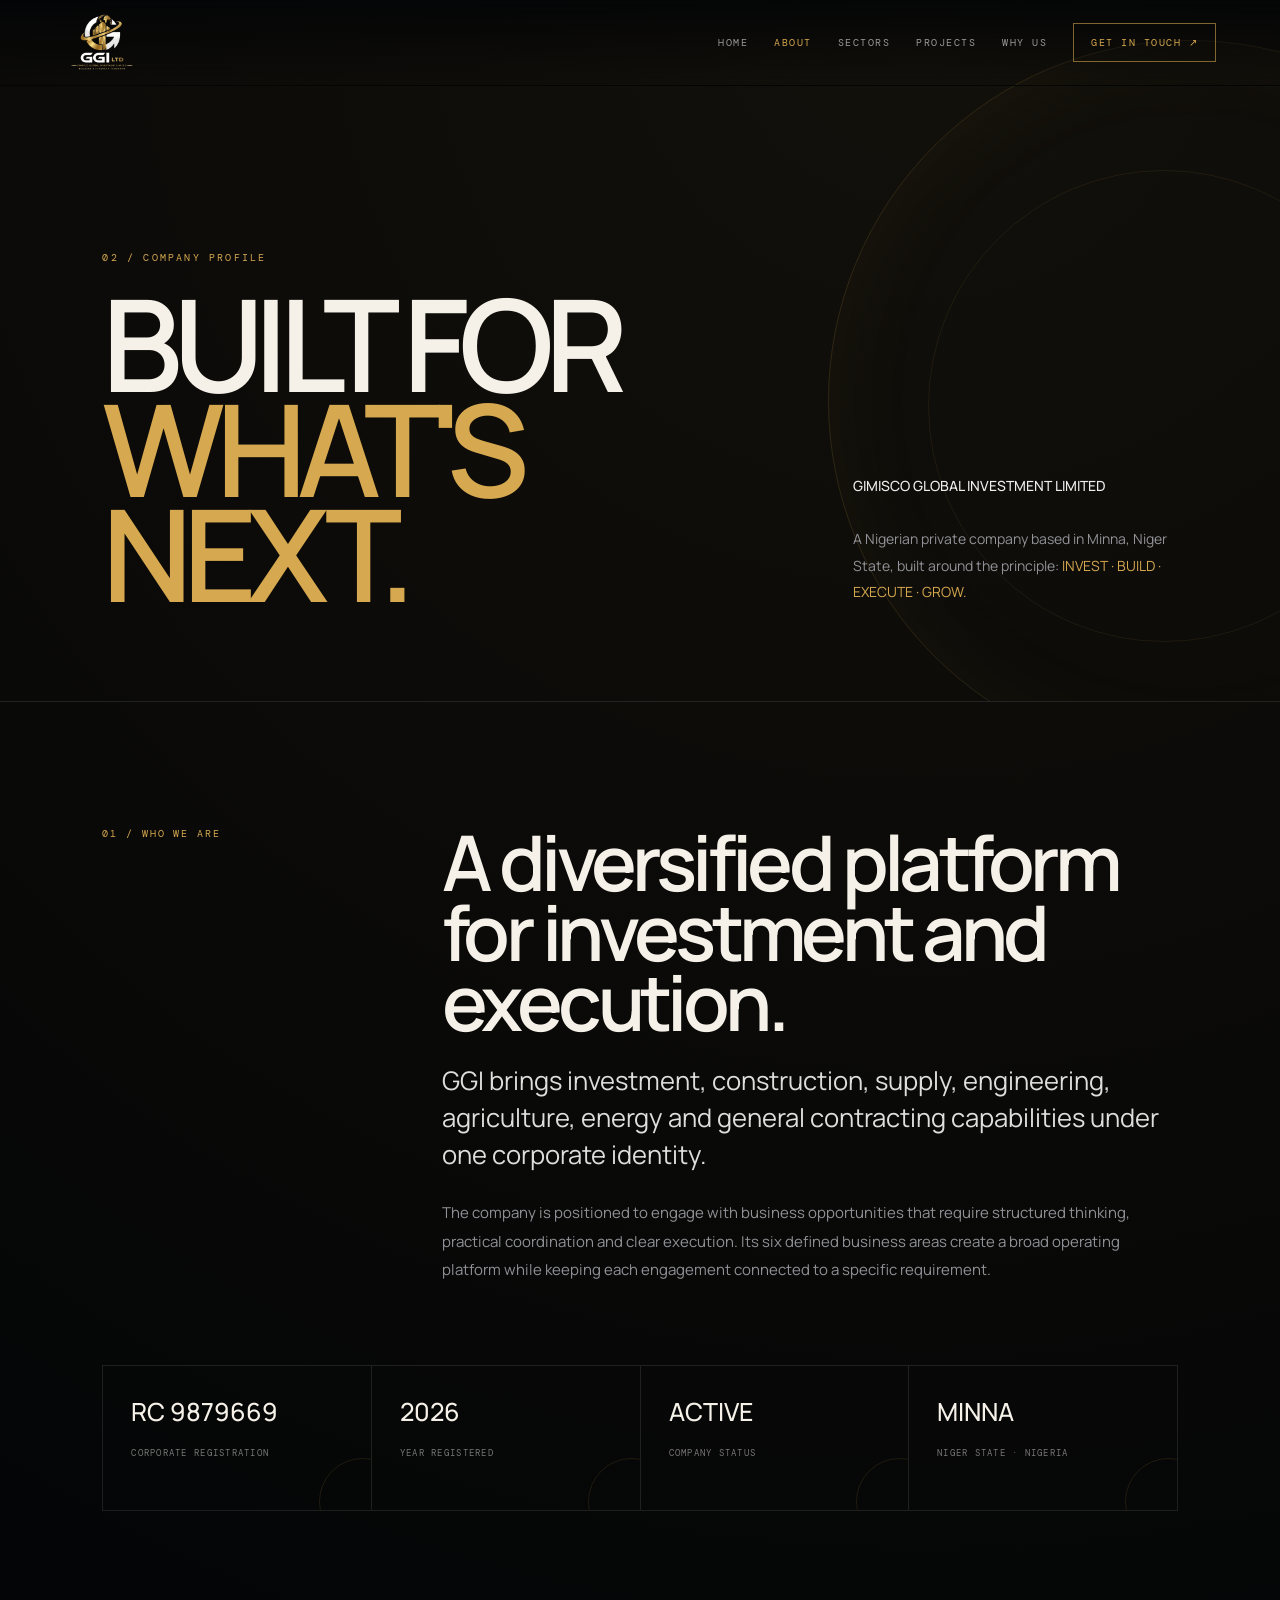
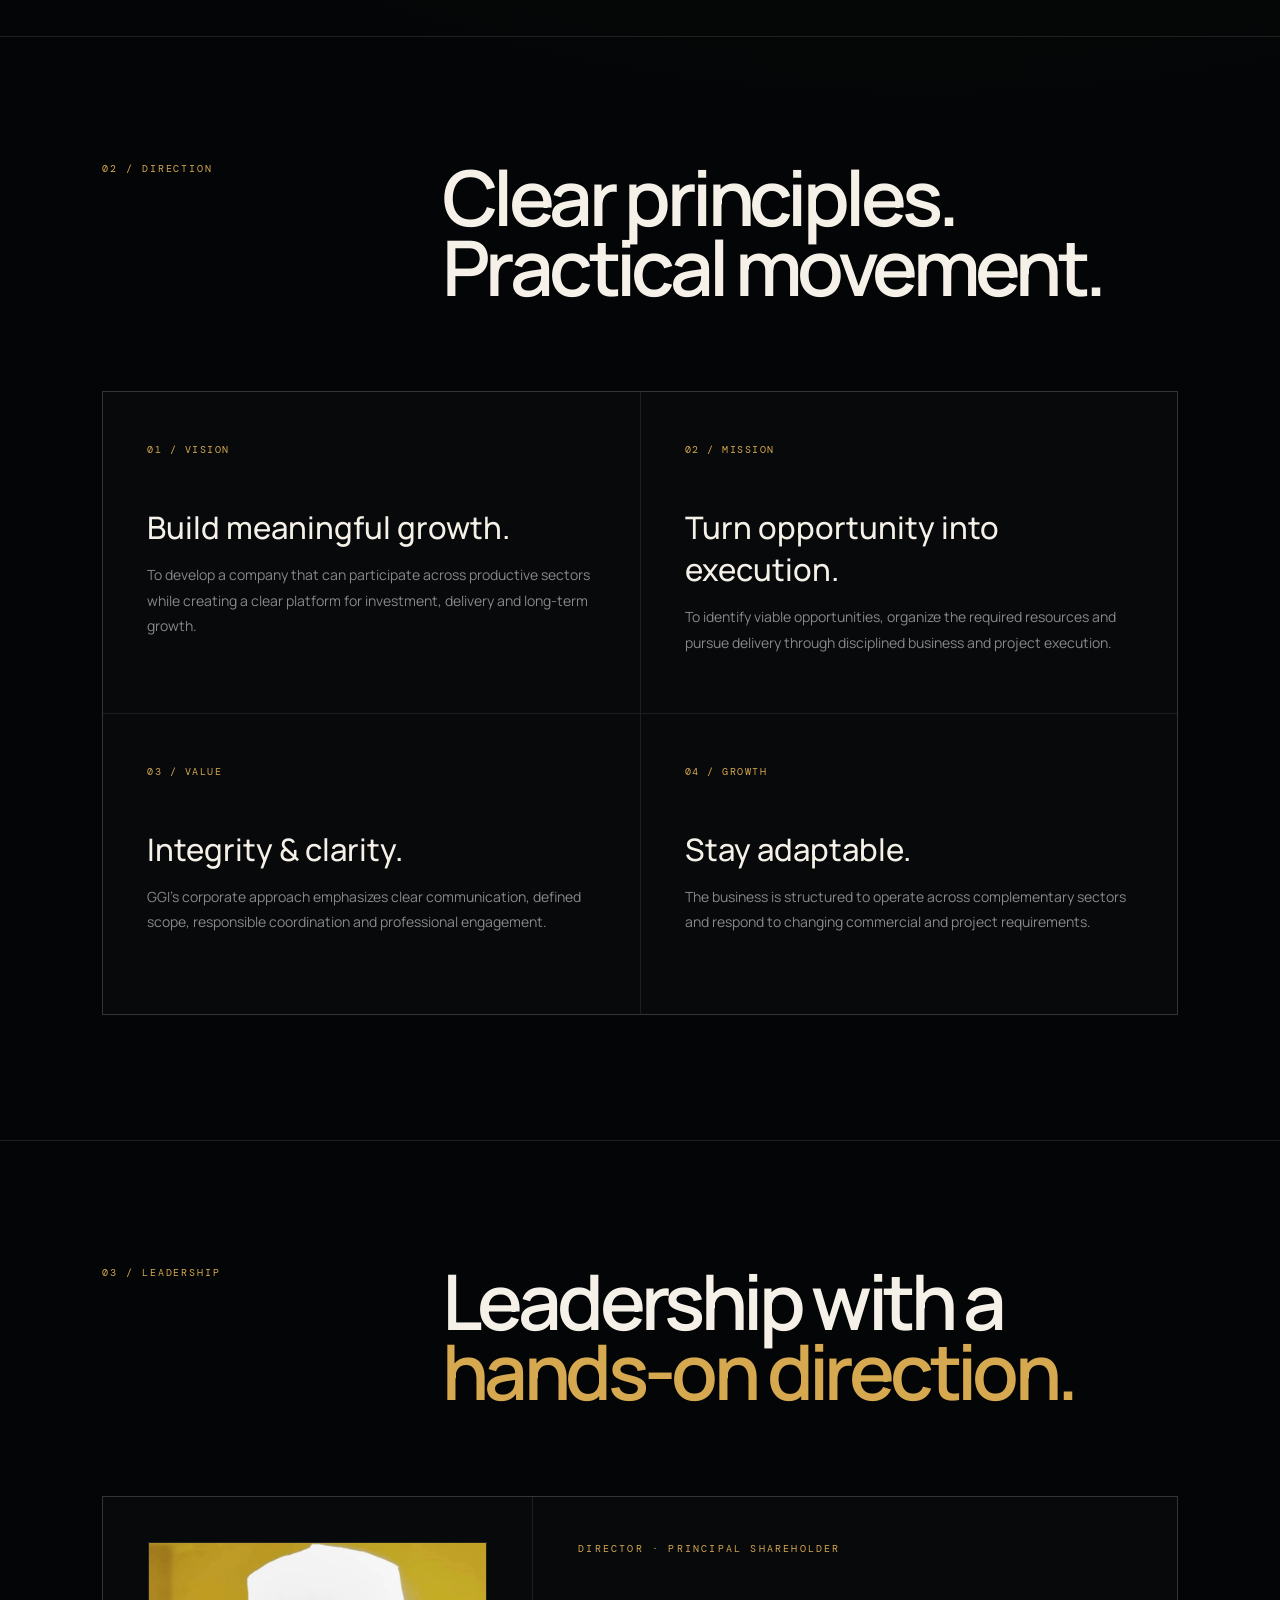
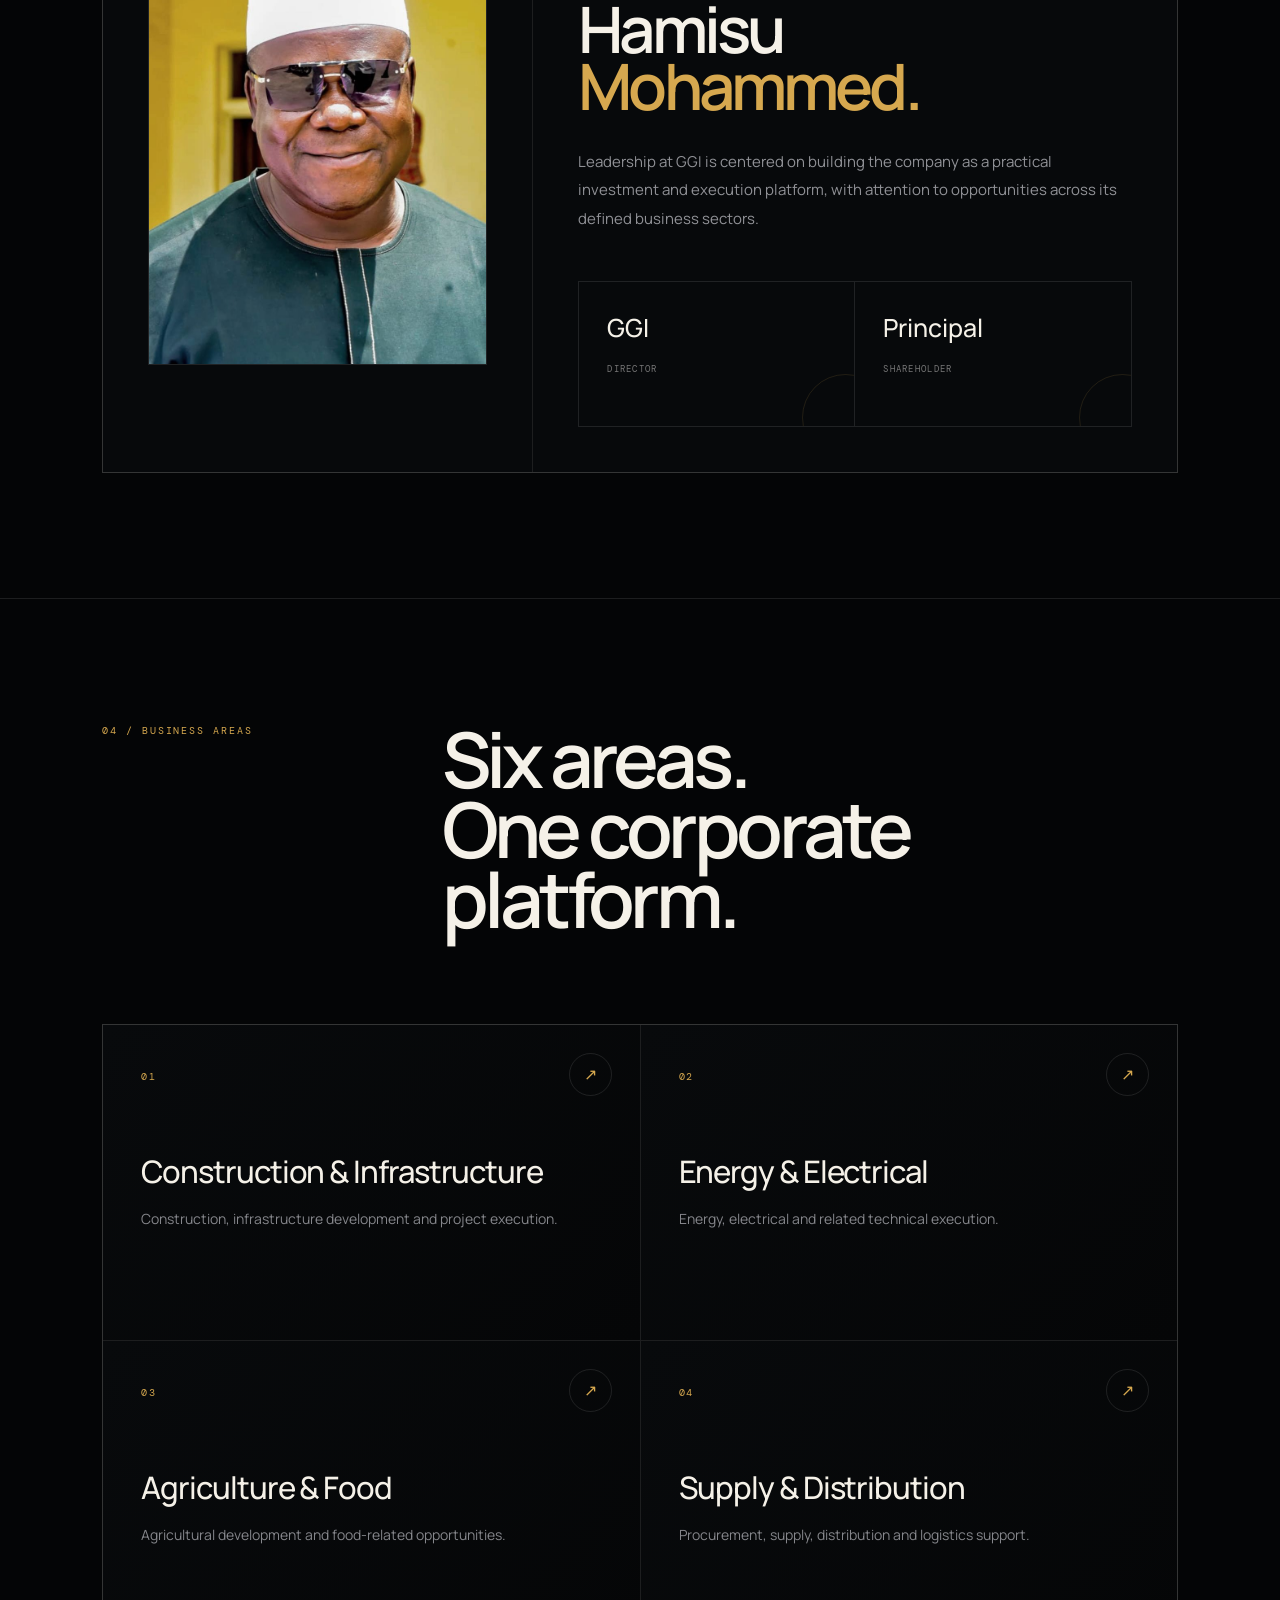
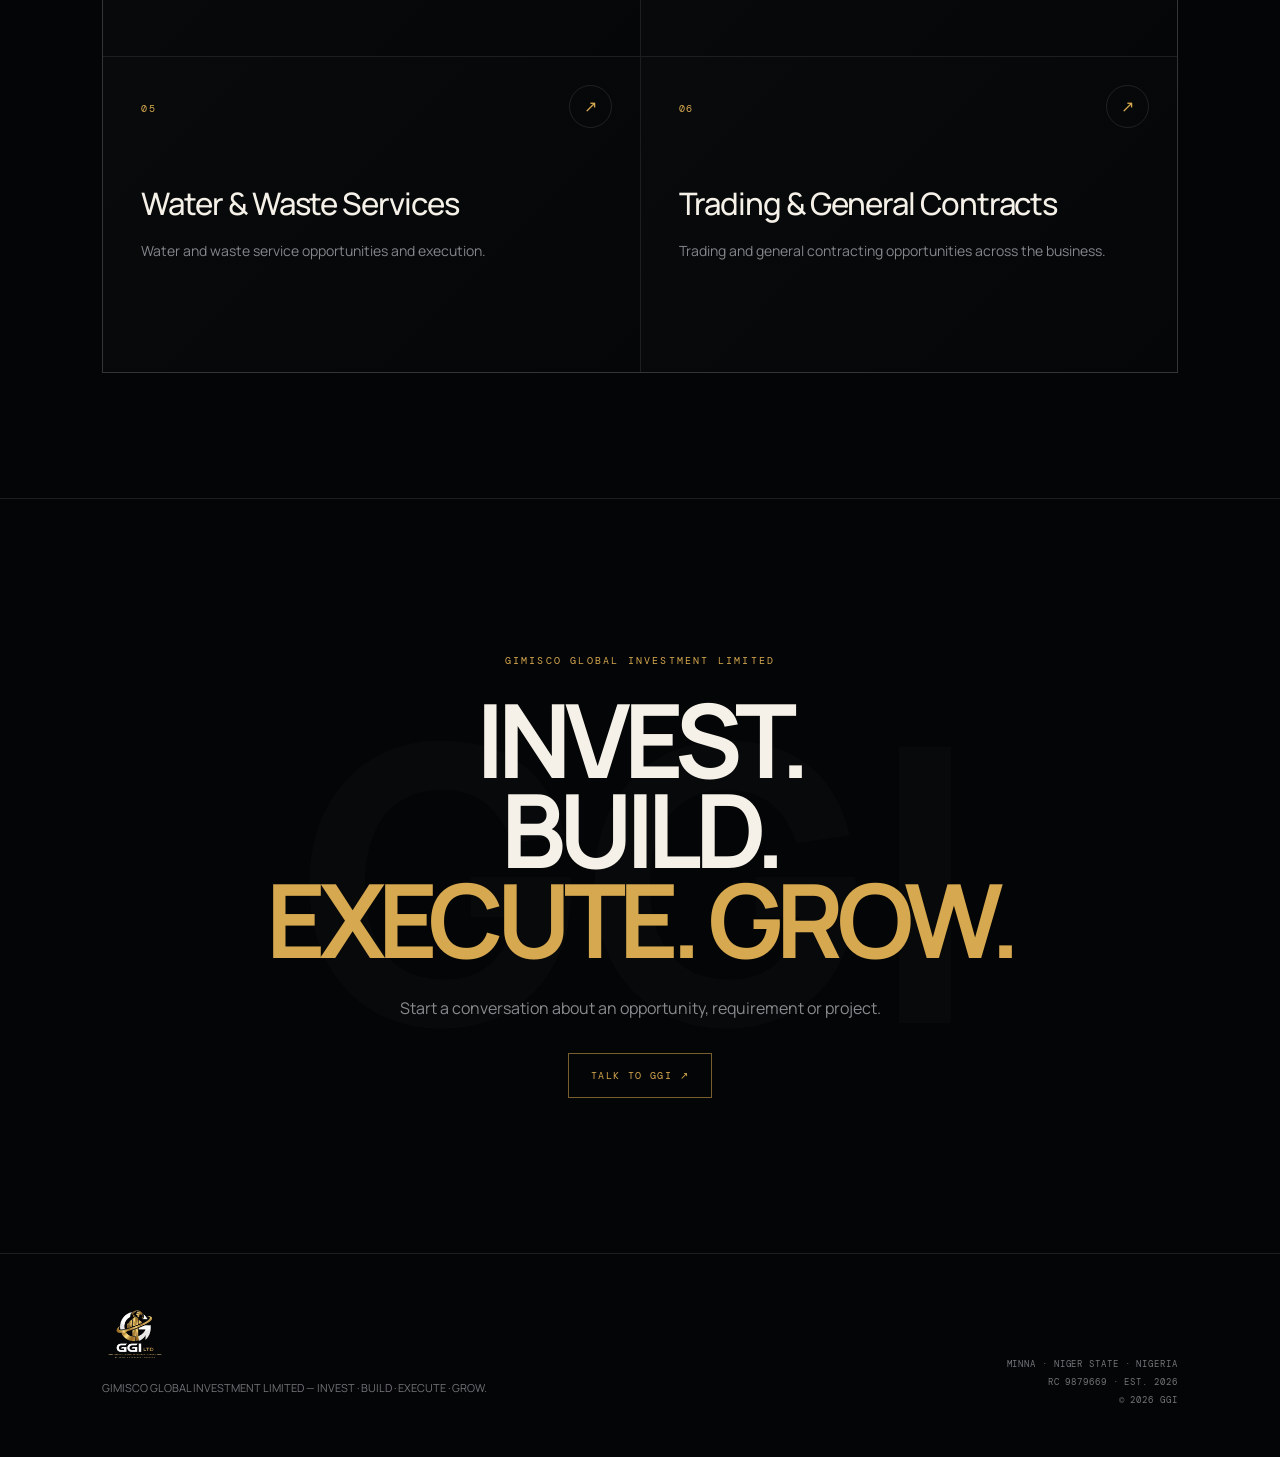
==== about.html @ 07bcf6ec "Add files via upload" ====
<!doctype html><html lang="en"><head><meta charset="utf-8"><meta name="viewport" content="width=device-width,initial-scale=1"><meta name="description" content="Company profile of GIMISCO GLOBAL INVESTMENT LIMITED — a Nigerian private company based in Minna, Niger State."><meta name="author" content="GIMISCO GLOBAL INVESTMENT LIMITED"><meta property="og:title" content="About GGI | GIMISCO GLOBAL INVESTMENT LIMITED"><meta property="og:description" content="Company profile, direction, leadership and business areas of GIMISCO GLOBAL INVESTMENT LIMITED."><meta property="og:image" content="assets/images/logo-gimisco.png"><meta name="theme-color" content="#040506"><title>About GGI | GIMISCO GLOBAL INVESTMENT LIMITED</title><link rel="icon" href="assets/images/logo-gimisco.png"><link rel="preconnect" href="https://fonts.googleapis.com"><link rel="preconnect" href="https://fonts.gstatic.com" crossorigin><link href="https://fonts.googleapis.com/css2?family=DM+Mono:wght@300;400;500&family=Manrope:wght@300;400;500;600;700;800&display=swap" rel="stylesheet"><link rel="stylesheet" href="css/site.css"></head><body>
<header class="site-header"><a class="brand" href="index.html"><img src="assets/images/logo-gimisco.png" alt="GIMISCO GLOBAL INVESTMENT LIMITED"></a><nav class="nav"><a href="index.html">Home</a><a class="active" href="about.html">About</a><a href="sectors.html">Sectors</a><a href="projects.html">Projects</a><a href="why-us.html">Why Us</a><a class="nav-cta" href="https://wa.me/2348033122777?text=Hello%20GGI%2C%20I%20would%20like%20to%20discuss%20a%20business%20opportunity." target="_blank" rel="noopener">Get In Touch ↗</a></nav><button class="menu-btn" aria-label="Open menu" aria-expanded="false">MENU</button><nav class="mobile-nav"><a href="index.html">Home</a><a href="about.html">About</a><a href="sectors.html">Sectors</a><a href="projects.html">Projects</a><a href="why-us.html">Why Us</a><a href="contact.html">Contact</a></nav></header>
<main class="page"><section class="page-hero"><div class="reveal"><div class="eyebrow">02 / COMPANY PROFILE</div><h1 class="page-title">BUILT FOR<br><span class="gold">WHAT'S NEXT.</span></h1></div><div class="hero-note reveal"><strong>GIMISCO GLOBAL INVESTMENT LIMITED</strong><br><br>A Nigerian private company based in Minna, Niger State, built around the principle: <span class="gold">INVEST · BUILD · EXECUTE · GROW.</span></div></section>
<section class="section"><div class="section-head"><div class="section-no reveal">01 / WHO WE ARE</div><div class="reveal"><h2>A diversified platform for investment and execution.</h2><p class="lead">GGI brings investment, construction, supply, engineering, agriculture, energy and general contracting capabilities under one corporate identity.</p><p class="copy">The company is positioned to engage with business opportunities that require structured thinking, practical coordination and clear execution. Its six defined business areas create a broad operating platform while keeping each engagement connected to a specific requirement.</p></div></div><div class="facts"><div class="fact reveal"><b>RC 9879669</b><span>Corporate registration</span></div><div class="fact reveal"><b>2026</b><span>Year registered</span></div><div class="fact reveal"><b>ACTIVE</b><span>Company status</span></div><div class="fact reveal"><b>MINNA</b><span>Niger State · Nigeria</span></div></div></section>
<section class="section"><div class="section-head"><div class="section-no reveal">02 / DIRECTION</div><div class="reveal"><h2>Clear principles.<br>Practical movement.</h2></div></div><div class="why-grid"><article class="why-card reveal"><span class="num">01 / VISION</span><h3>Build meaningful growth.</h3><p>To develop a company that can participate across productive sectors while creating a clear platform for investment, delivery and long-term growth.</p></article><article class="why-card reveal"><span class="num">02 / MISSION</span><h3>Turn opportunity into execution.</h3><p>To identify viable opportunities, organize the required resources and pursue delivery through disciplined business and project execution.</p></article><article class="why-card reveal"><span class="num">03 / VALUE</span><h3>Integrity &amp; clarity.</h3><p>GGI's corporate approach emphasizes clear communication, defined scope, responsible coordination and professional engagement.</p></article><article class="why-card reveal"><span class="num">04 / GROWTH</span><h3>Stay adaptable.</h3><p>The business is structured to operate across complementary sectors and respond to changing commercial and project requirements.</p></article></div></section>
<section class="section"><div class="section-head"><div class="section-no reveal">03 / LEADERSHIP</div><div class="reveal"><h2>Leadership with a<br><span class="gold">hands-on direction.</span></h2></div></div><div class="contact-grid"><div class="contact-card reveal"><img src="assets/images/ceo-image.jpg" alt="Hamisu Mohammed, Director and Principal Shareholder" style="width:100%;aspect-ratio:4/5;object-fit:cover;filter:saturate(.78);border:1px solid var(--line)"></div><div class="contact-form reveal" style="align-content:center"><div class="eyebrow">DIRECTOR · PRINCIPAL SHAREHOLDER</div><h2 style="font-size:clamp(42px,5vw,76px);margin:0;line-height:.9;letter-spacing:-.06em">Hamisu<br><span class="gold">Mohammed.</span></h2><p class="copy">Leadership at GGI is centered on building the company as a practical investment and execution platform, with attention to opportunities across its defined business sectors.</p><div class="facts" style="grid-template-columns:repeat(2,1fr);margin-top:15px"><div class="fact"><b>GGI</b><span>Director</span></div><div class="fact"><b>Principal</b><span>Shareholder</span></div></div></div></div></section>
<section class="section"><div class="section-head"><div class="section-no reveal">04 / BUSINESS AREAS</div><div class="reveal"><h2>Six areas.<br>One corporate platform.</h2></div></div><div class="sector-grid"><a class="sector-card reveal" href="sectors.html#construction"><span class="num">01</span><span class="arrow">↗</span><h3>Construction &amp; Infrastructure</h3><p>Construction, infrastructure development and project execution.</p></a><a class="sector-card reveal" href="sectors.html#energy"><span class="num">02</span><span class="arrow">↗</span><h3>Energy &amp; Electrical</h3><p>Energy, electrical and related technical execution.</p></a><a class="sector-card reveal" href="sectors.html#agriculture"><span class="num">03</span><span class="arrow">↗</span><h3>Agriculture &amp; Food</h3><p>Agricultural development and food-related opportunities.</p></a><a class="sector-card reveal" href="sectors.html#supply"><span class="num">04</span><span class="arrow">↗</span><h3>Supply &amp; Distribution</h3><p>Procurement, supply, distribution and logistics support.</p></a><a class="sector-card reveal" href="sectors.html#water"><span class="num">05</span><span class="arrow">↗</span><h3>Water &amp; Waste Services</h3><p>Water and waste service opportunities and execution.</p></a><a class="sector-card reveal" href="sectors.html#trading"><span class="num">06</span><span class="arrow">↗</span><h3>Trading &amp; General Contracts</h3><p>Trading and general contracting opportunities across the business.</p></a></div></section>
<section class="statement"><div class="eyebrow">GIMISCO GLOBAL INVESTMENT LIMITED</div><h2>INVEST.<br>BUILD.<br><span class="gold">EXECUTE. GROW.</span></h2><p>Start a conversation about an opportunity, requirement or project.</p><a class="btn" href="https://wa.me/2348033122777?text=Hello%20GGI%2C%20I%20would%20like%20to%20discuss%20a%20business%20opportunity." target="_blank" rel="noopener">Talk to GGI ↗</a></section></main>
<footer class="footer"><div class="footer-brand"><img src="assets/images/logo-gimisco.png" alt="GGI"><p>GIMISCO GLOBAL INVESTMENT LIMITED — INVEST · BUILD · EXECUTE · GROW.</p></div><div class="footer-meta">MINNA · NIGER STATE · NIGERIA<br>RC 9879669 · EST. 2026<br>© <span id="year"></span> GGI</div></footer><script src="js/site.js"></script></body></html>
---- css/site.css ----
:root{--bg:#040506;--panel:#080a0c;--panel2:#0c0f12;--gold:#d6a84f;--gold2:#f3d083;--white:#f5f1e8;--muted:#8c8e93;--line:rgba(255,255,255,.1);--ease:cubic-bezier(.16,1,.3,1);--max:1500px}
*{box-sizing:border-box}html{background:var(--bg);scroll-behavior:smooth}body{margin:0;background:radial-gradient(circle at 72% 0,rgba(214,168,79,.07),transparent 28%),var(--bg);color:var(--white);font-family:Manrope,Arial,sans-serif;overflow-x:hidden}body:before{content:"";position:fixed;inset:0;pointer-events:none;z-index:0;opacity:.35;background-image:linear-gradient(rgba(255,255,255,.018) 1px,transparent 1px),linear-gradient(90deg,rgba(255,255,255,.018) 1px,transparent 1px);background-size:72px 72px;mask-image:linear-gradient(to bottom,#000,transparent 78%)}a{color:inherit;text-decoration:none}button,input,textarea{font:inherit}img{max-width:100%;display:block}::selection{background:var(--gold);color:#050505}.mono{font-family:'DM Mono',monospace}.gold{color:var(--gold)}
.site-header{position:fixed;top:0;left:0;right:0;height:86px;z-index:100;display:flex;align-items:center;justify-content:space-between;padding:0 clamp(22px,5vw,80px);border-bottom:1px solid transparent;background:linear-gradient(180deg,rgba(4,5,6,.94),transparent);transition:.45s var(--ease)}.site-header.scrolled{height:70px;background:rgba(4,5,6,.88);border-color:var(--line);backdrop-filter:blur(18px)}.brand img{width:76px}.nav{display:flex;align-items:center;gap:26px}.nav a{font:10px 'DM Mono',monospace;letter-spacing:.15em;text-transform:uppercase;color:#999;transition:.25s}.nav a:hover,.nav a.active{color:var(--gold)}.nav-cta{padding:12px 17px;border:1px solid rgba(214,168,79,.58);color:var(--gold)!important}.menu-btn{display:none;border:1px solid var(--line);background:rgba(0,0,0,.2);color:#fff;padding:10px 12px;font:10px 'DM Mono';letter-spacing:.15em}.mobile-nav{position:fixed;inset:0;background:#040506;z-index:99;display:flex;flex-direction:column;justify-content:center;padding:12vw;gap:22px;transform:translateY(-105%);transition:.65s var(--ease)}.mobile-nav.open{transform:translateY(0)}.mobile-nav a{font-size:clamp(30px,7vw,64px);letter-spacing:-.05em}.mobile-nav a:last-child{color:var(--gold)}
.page{position:relative;z-index:1}.page-hero{min-height:78vh;padding:165px clamp(24px,8vw,120px) 95px;display:grid;grid-template-columns:minmax(0,1.1fr) minmax(280px,.55fr);gap:8vw;align-items:end;border-bottom:1px solid var(--line);position:relative;overflow:hidden}.page-hero:before{content:"";position:absolute;width:720px;height:720px;right:-270px;top:40px;border:1px solid rgba(214,168,79,.16);border-radius:50%;box-shadow:0 0 100px rgba(214,168,79,.05) inset;animation:spin 30s linear infinite}.page-hero:after{content:"";position:absolute;width:470px;height:470px;right:-120px;top:170px;border:1px solid rgba(214,168,79,.09);border-radius:50%;animation:spinReverse 22s linear infinite}.eyebrow{font:10px 'DM Mono',monospace;letter-spacing:.22em;color:var(--gold);text-transform:uppercase;margin-bottom:27px}.page-title{font-size:clamp(64px,10vw,155px);line-height:.82;letter-spacing:-.075em;font-weight:600;margin:0;position:relative;z-index:2}.hero-note{position:relative;z-index:2;color:#929398;font-size:14px;line-height:1.9;max-width:450px}.hero-note strong{color:#eee;font-weight:500}.section{padding:125px clamp(24px,8vw,120px);border-bottom:1px solid var(--line);position:relative}.section-head{display:grid;grid-template-columns:.34fr 1fr;gap:7vw;margin-bottom:65px}.section-no{font:10px 'DM Mono';letter-spacing:.19em;color:var(--gold)}.section h2{font-size:clamp(43px,6vw,90px);line-height:.91;letter-spacing:-.06em;font-weight:600;margin:0 0 25px}.lead{font-size:clamp(19px,2vw,30px);line-height:1.45;color:#dedede;max-width:900px}.copy{font-size:15px;line-height:1.9;color:#909196;max-width:850px}.facts{display:grid;grid-template-columns:repeat(4,1fr);margin-top:65px;border-top:1px solid var(--line);border-left:1px solid var(--line)}.fact{min-height:145px;padding:28px;border-right:1px solid var(--line);border-bottom:1px solid var(--line);position:relative;overflow:hidden}.fact:after{content:"";position:absolute;width:85px;height:85px;right:-35px;bottom:-35px;border:1px solid rgba(214,168,79,.13);border-radius:50%}.fact b{display:block;font-size:25px;font-weight:500;margin-bottom:10px}.fact span{font:9px 'DM Mono';letter-spacing:.14em;color:#777;text-transform:uppercase}
.sector-grid{display:grid;grid-template-columns:repeat(2,1fr);gap:1px;background:var(--line);border:1px solid var(--line)}.sector-card{background:linear-gradient(135deg,#080a0c,#050607);min-height:315px;padding:38px;position:relative;overflow:hidden;transition:.6s var(--ease)}.sector-card:before{content:"";position:absolute;inset:auto 0 0;height:2px;background:linear-gradient(90deg,var(--gold),transparent);transform:scaleX(0);transform-origin:left;transition:.6s var(--ease)}.sector-card:hover{background:#0b0e11;transform:translateY(-4px)}.sector-card:hover:before{transform:scaleX(1)}.sector-card .num{font:10px 'DM Mono';letter-spacing:.16em;color:var(--gold)}.sector-card h3{font-size:31px;font-weight:500;letter-spacing:-.035em;margin:65px 0 13px}.sector-card p{font-size:14px;line-height:1.8;color:#85868b;max-width:600px}.sector-card .arrow{position:absolute;right:28px;top:28px;width:43px;height:43px;border:1px solid var(--line);border-radius:50%;display:grid;place-items:center;color:var(--gold);transition:.4s}.sector-card:hover .arrow{background:var(--gold);color:#050505;transform:rotate(45deg)}
.service-points{display:grid;grid-template-columns:repeat(3,1fr);gap:1px;background:var(--line);border:1px solid var(--line)}.point{background:#07090b;min-height:180px;padding:28px;display:flex;flex-direction:column;justify-content:space-between;transition:.45s}.point:hover{background:#0c0f12;transform:translateY(-3px)}.point b{font:11px 'DM Mono';color:var(--gold);letter-spacing:.12em;text-transform:uppercase}.point span{font-size:14px;line-height:1.75;color:#8b8c90}.why-grid{display:grid;grid-template-columns:repeat(2,1fr);gap:1px;background:var(--line);border:1px solid var(--line)}.why-card{background:#07090b;padding:44px;min-height:300px;transition:.45s}.why-card:hover{background:#0b0e11}.why-card .num{font:10px 'DM Mono';color:var(--gold);letter-spacing:.15em}.why-card h3{font-size:31px;font-weight:500;margin:48px 0 14px}.why-card p{font-size:14px;line-height:1.8;color:#888}
.project-grid{display:grid;grid-template-columns:repeat(2,1fr);gap:18px;max-width:1500px;margin:auto}.project{position:relative;min-height:540px;overflow:hidden;background:#08090a;border:1px solid var(--line);transition:.6s var(--ease)}.project.large,.project.wide{grid-column:1/-1}.project.large{min-height:680px}.project.wide{min-height:620px}.project-media{position:absolute;inset:0}.project-media img{width:100%;height:100%;object-fit:cover;opacity:.7;filter:saturate(.72) contrast(1.08);transform:scale(1.02);transition:1.1s var(--ease)}.project:after{content:"";position:absolute;inset:0;background:linear-gradient(180deg,transparent 15%,rgba(0,0,0,.08) 38%,rgba(0,0,0,.95) 100%)}.project:hover{transform:translateY(-6px);border-color:rgba(214,168,79,.42)}.project:hover img{transform:scale(1.08);opacity:.88;filter:saturate(.9) contrast(1.08)}.project-info{position:absolute;left:38px;right:100px;bottom:38px;z-index:2}.project-index{font:10px 'DM Mono';letter-spacing:.18em;color:var(--gold)}.project-info h2{font-size:clamp(34px,4.5vw,70px);line-height:.9;letter-spacing:-.055em;margin:14px 0}.project-info p{font-size:13px;line-height:1.75;color:#aaa;max-width:600px}.project-arrow{position:absolute;right:28px;bottom:28px;z-index:3;width:56px;height:56px;border:1px solid rgba(255,255,255,.3);border-radius:50%;display:grid;place-items:center;transition:.4s}.project:hover .project-arrow{background:var(--gold);color:#050505;border-color:var(--gold);transform:rotate(45deg)}
.contact-grid{display:grid;grid-template-columns:.8fr 1.2fr;gap:1px;background:var(--line);border:1px solid var(--line)}.contact-card,.contact-form{background:#07090b;padding:45px}.contact-card{display:flex;flex-direction:column;gap:30px}.contact-item small{display:block;color:var(--gold);font:9px 'DM Mono';letter-spacing:.15em;text-transform:uppercase;margin-bottom:8px}.contact-item a,.contact-item span{font-size:18px;color:#eee}.contact-item a:hover{color:var(--gold)}.contact-form{display:grid;gap:18px}.field{display:grid;gap:8px}.field label{font:9px 'DM Mono';letter-spacing:.15em;color:#777;text-transform:uppercase}.field input,.field textarea{width:100%;background:#0b0d10;border:1px solid var(--line);color:#fff;padding:15px;outline:none}.field textarea{min-height:170px;resize:vertical}.field input:focus,.field textarea:focus{border-color:rgba(214,168,79,.7)}
.statement{padding:155px clamp(24px,8vw,120px);text-align:center;border-bottom:1px solid var(--line);position:relative;overflow:hidden}.statement:before{content:"GGI";position:absolute;left:50%;top:50%;transform:translate(-50%,-50%);font-size:30vw;font-weight:800;color:rgba(255,255,255,.018);pointer-events:none}.statement h2{position:relative;font-size:clamp(48px,8vw,120px);line-height:.88;letter-spacing:-.07em;max-width:1150px;margin:0 auto 30px}.statement p{position:relative;max-width:700px;margin:0 auto;color:#898a8e;line-height:1.8}.btn{display:inline-flex;align-items:center;justify-content:center;gap:10px;margin-top:30px;padding:15px 22px;border:1px solid rgba(214,168,79,.55);color:var(--gold);font:10px 'DM Mono';letter-spacing:.14em;text-transform:uppercase;transition:.35s}.btn:hover{background:var(--gold);color:#050505;transform:translateY(-3px)}.btn.solid{background:var(--gold);color:#050505;border-color:var(--gold)}.cta-row{display:flex;gap:12px;justify-content:center;flex-wrap:wrap}.footer{padding:48px clamp(24px,8vw,120px);display:flex;justify-content:space-between;align-items:flex-end;gap:30px;color:#747579;border-top:0}.footer-brand img{width:66px}.footer-brand p{font-size:11px;line-height:1.7;max-width:460px}.footer-meta{text-align:right;font:9px 'DM Mono';letter-spacing:.1em;line-height:2}.footer-meta b{color:#aaa;font-weight:500}.reveal{opacity:0;transform:translateY(32px)}
.cursor-glow{position:fixed;left:0;top:0;width:260px;height:260px;border-radius:50%;pointer-events:none;z-index:0;background:radial-gradient(circle,rgba(214,168,79,.06),transparent 68%);transform:translate(-50%,-50%);mix-blend-mode:screen}
@keyframes spin{to{transform:rotate(360deg)}}@keyframes spinReverse{to{transform:rotate(-360deg)}}
@media(max-width:1000px){.nav{display:none}.menu-btn{display:block}.page-hero{grid-template-columns:1fr;min-height:72vh}.facts{grid-template-columns:repeat(2,1fr)}.service-points{grid-template-columns:repeat(2,1fr)}.contact-grid{grid-template-columns:1fr}.project-grid{grid-template-columns:1fr}.project.large,.project.wide{grid-column:1}.project,.project.large,.project.wide{min-height:520px}.footer{align-items:flex-start}.footer-meta{text-align:left}}
@media(max-width:700px){.site-header{height:72px;padding:0 6vw}.site-header.scrolled{height:66px}.brand img{width:65px}.page-hero{padding:125px 6vw 75px}.page-title{font-size:18vw}.section{padding:78px 6vw}.section-head{grid-template-columns:1fr;gap:24px}.facts,.sector-grid,.service-points,.why-grid{grid-template-columns:1fr}.sector-card,.why-card,.contact-card,.contact-form{padding:30px}.sector-card h3{font-size:28px;margin-top:45px}.project,.project.large,.project.wide{min-height:450px}.project-info{left:22px;right:80px;bottom:22px}.project-info h2{font-size:32px}.project-arrow{width:48px;height:48px;right:18px;bottom:18px}.statement{padding:100px 6vw}.statement h2{font-size:15vw}.footer{padding:40px 6vw;display:block}.footer-meta{margin-top:24px}.hero-note{font-size:13px}}
@media(prefers-reduced-motion:reduce){*,*:before,*:after{scroll-behavior:auto!important;animation:none!important;transition:none!important}.reveal{opacity:1;transform:none}.cursor-glow{display:none}}
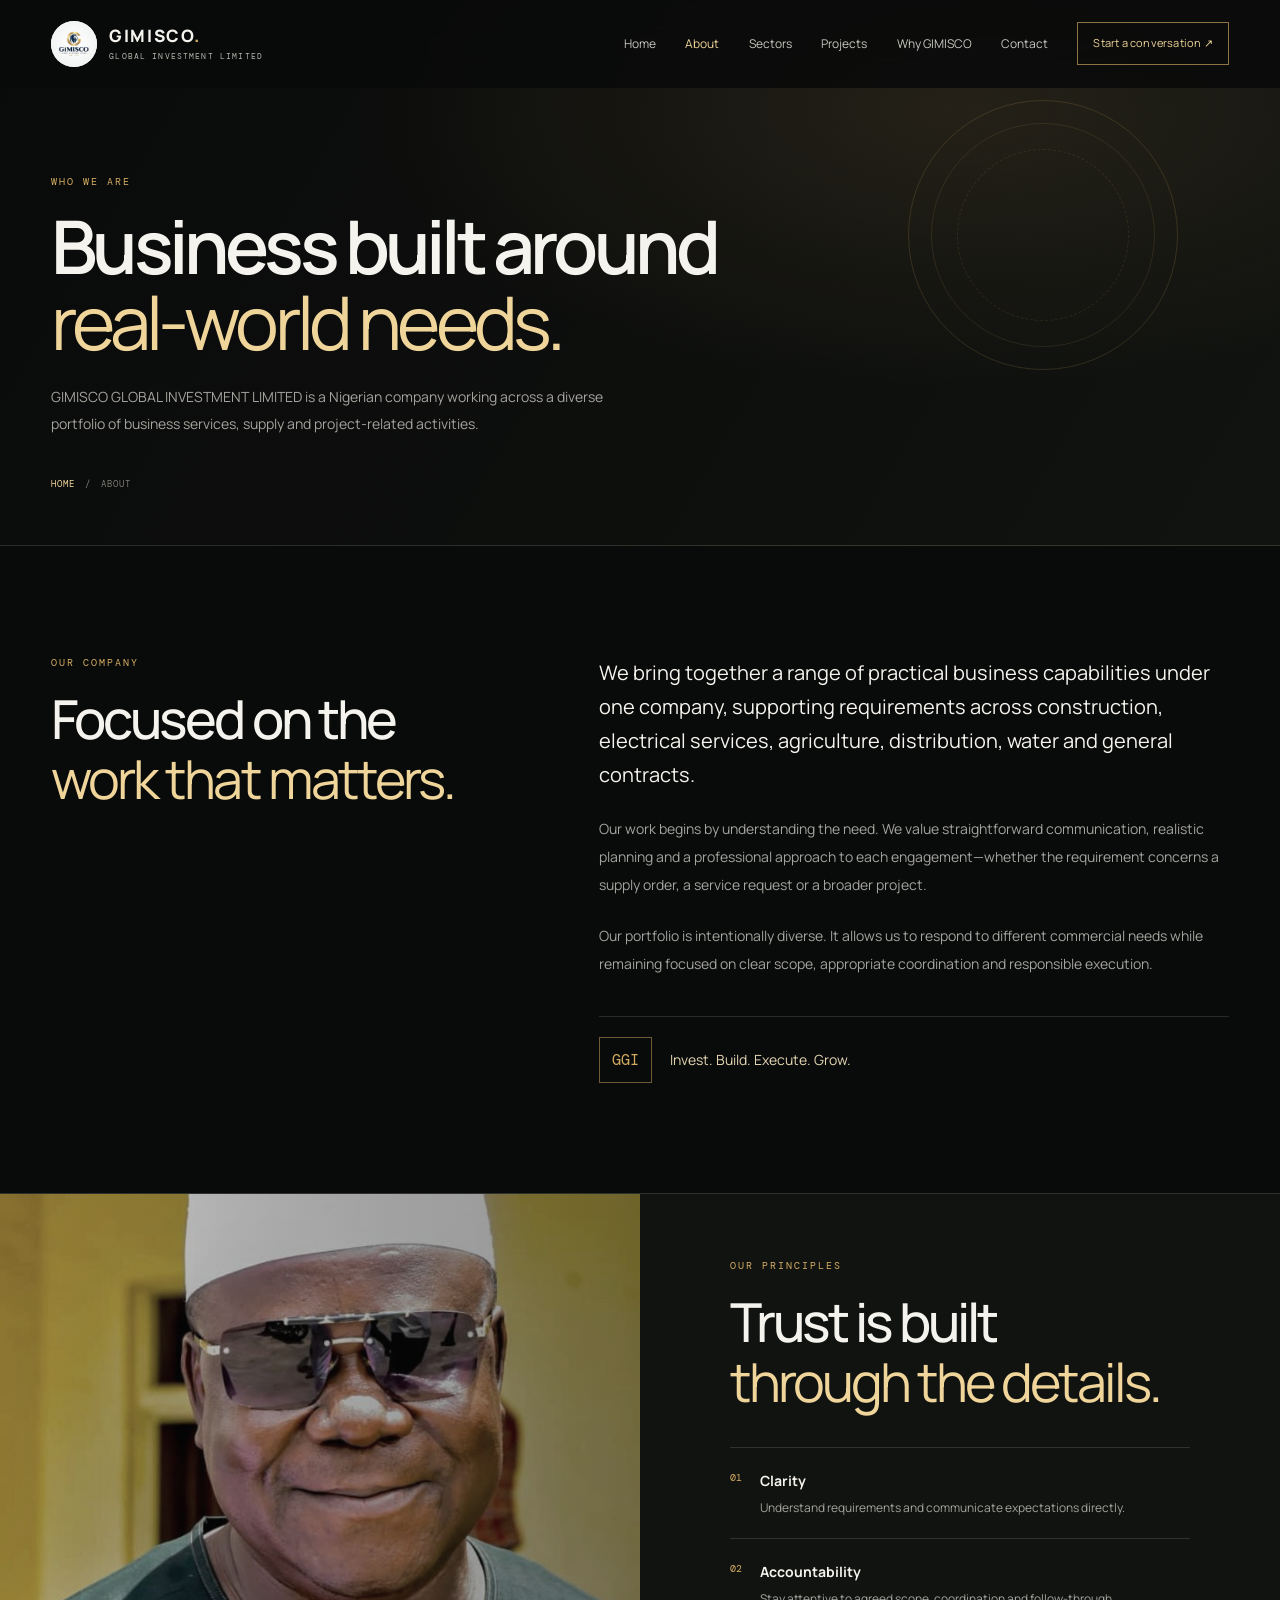
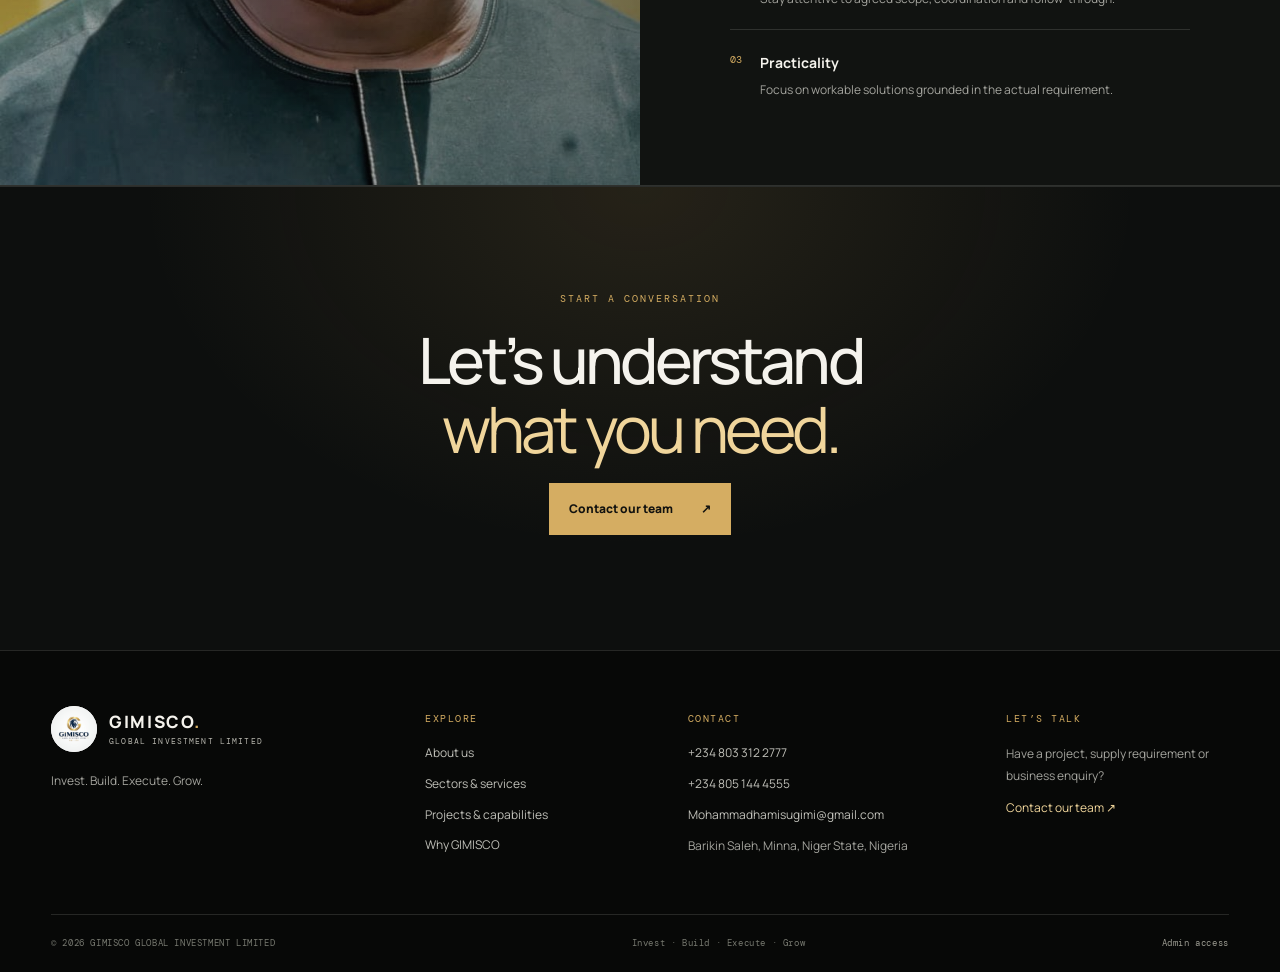
==== commit 84fa332e: "Add files via upload" ====
--- a/about.html
+++ b/about.html
@@ -1,9 +1,2 @@
-<!doctype html><html lang="en"><head><meta charset="utf-8"><meta name="viewport" content="width=device-width,initial-scale=1"><meta name="description" content="Company profile of GIMISCO GLOBAL INVESTMENT LIMITED — a Nigerian private company based in Minna, Niger State."><meta name="author" content="GIMISCO GLOBAL INVESTMENT LIMITED"><meta property="og:title" content="About GGI | GIMISCO GLOBAL INVESTMENT LIMITED"><meta property="og:description" content="Company profile, direction, leadership and business areas of GIMISCO GLOBAL INVESTMENT LIMITED."><meta property="og:image" content="assets/images/logo-gimisco.png"><meta name="theme-color" content="#040506"><title>About GGI | GIMISCO GLOBAL INVESTMENT LIMITED</title><link rel="icon" href="assets/images/logo-gimisco.png"><link rel="preconnect" href="https://fonts.googleapis.com"><link rel="preconnect" href="https://fonts.gstatic.com" crossorigin><link href="https://fonts.googleapis.com/css2?family=DM+Mono:wght@300;400;500&family=Manrope:wght@300;400;500;600;700;800&display=swap" rel="stylesheet"><link rel="stylesheet" href="css/site.css"></head><body>
-<header class="site-header"><a class="brand" href="index.html"><img src="assets/images/logo-gimisco.png" alt="GIMISCO GLOBAL INVESTMENT LIMITED"></a><nav class="nav"><a href="index.html">Home</a><a class="active" href="about.html">About</a><a href="sectors.html">Sectors</a><a href="projects.html">Projects</a><a href="why-us.html">Why Us</a><a class="nav-cta" href="https://wa.me/2348033122777?text=Hello%20GGI%2C%20I%20would%20like%20to%20discuss%20a%20business%20opportunity." target="_blank" rel="noopener">Get In Touch ↗</a></nav><button class="menu-btn" aria-label="Open menu" aria-expanded="false">MENU</button><nav class="mobile-nav"><a href="index.html">Home</a><a href="about.html">About</a><a href="sectors.html">Sectors</a><a href="projects.html">Projects</a><a href="why-us.html">Why Us</a><a href="contact.html">Contact</a></nav></header>
-<main class="page"><section class="page-hero"><div class="reveal"><div class="eyebrow">02 / COMPANY PROFILE</div><h1 class="page-title">BUILT FOR<br><span class="gold">WHAT'S NEXT.</span></h1></div><div class="hero-note reveal"><strong>GIMISCO GLOBAL INVESTMENT LIMITED</strong><br><br>A Nigerian private company based in Minna, Niger State, built around the principle: <span class="gold">INVEST · BUILD · EXECUTE · GROW.</span></div></section>
-<section class="section"><div class="section-head"><div class="section-no reveal">01 / WHO WE ARE</div><div class="reveal"><h2>A diversified platform for investment and execution.</h2><p class="lead">GGI brings investment, construction, supply, engineering, agriculture, energy and general contracting capabilities under one corporate identity.</p><p class="copy">The company is positioned to engage with business opportunities that require structured thinking, practical coordination and clear execution. Its six defined business areas create a broad operating platform while keeping each engagement connected to a specific requirement.</p></div></div><div class="facts"><div class="fact reveal"><b>RC 9879669</b><span>Corporate registration</span></div><div class="fact reveal"><b>2026</b><span>Year registered</span></div><div class="fact reveal"><b>ACTIVE</b><span>Company status</span></div><div class="fact reveal"><b>MINNA</b><span>Niger State · Nigeria</span></div></div></section>
-<section class="section"><div class="section-head"><div class="section-no reveal">02 / DIRECTION</div><div class="reveal"><h2>Clear principles.<br>Practical movement.</h2></div></div><div class="why-grid"><article class="why-card reveal"><span class="num">01 / VISION</span><h3>Build meaningful growth.</h3><p>To develop a company that can participate across productive sectors while creating a clear platform for investment, delivery and long-term growth.</p></article><article class="why-card reveal"><span class="num">02 / MISSION</span><h3>Turn opportunity into execution.</h3><p>To identify viable opportunities, organize the required resources and pursue delivery through disciplined business and project execution.</p></article><article class="why-card reveal"><span class="num">03 / VALUE</span><h3>Integrity &amp; clarity.</h3><p>GGI's corporate approach emphasizes clear communication, defined scope, responsible coordination and professional engagement.</p></article><article class="why-card reveal"><span class="num">04 / GROWTH</span><h3>Stay adaptable.</h3><p>The business is structured to operate across complementary sectors and respond to changing commercial and project requirements.</p></article></div></section>
-<section class="section"><div class="section-head"><div class="section-no reveal">03 / LEADERSHIP</div><div class="reveal"><h2>Leadership with a<br><span class="gold">hands-on direction.</span></h2></div></div><div class="contact-grid"><div class="contact-card reveal"><img src="assets/images/ceo-image.jpg" alt="Hamisu Mohammed, Director and Principal Shareholder" style="width:100%;aspect-ratio:4/5;object-fit:cover;filter:saturate(.78);border:1px solid var(--line)"></div><div class="contact-form reveal" style="align-content:center"><div class="eyebrow">DIRECTOR · PRINCIPAL SHAREHOLDER</div><h2 style="font-size:clamp(42px,5vw,76px);margin:0;line-height:.9;letter-spacing:-.06em">Hamisu<br><span class="gold">Mohammed.</span></h2><p class="copy">Leadership at GGI is centered on building the company as a practical investment and execution platform, with attention to opportunities across its defined business sectors.</p><div class="facts" style="grid-template-columns:repeat(2,1fr);margin-top:15px"><div class="fact"><b>GGI</b><span>Director</span></div><div class="fact"><b>Principal</b><span>Shareholder</span></div></div></div></div></section>
-<section class="section"><div class="section-head"><div class="section-no reveal">04 / BUSINESS AREAS</div><div class="reveal"><h2>Six areas.<br>One corporate platform.</h2></div></div><div class="sector-grid"><a class="sector-card reveal" href="sectors.html#construction"><span class="num">01</span><span class="arrow">↗</span><h3>Construction &amp; Infrastructure</h3><p>Construction, infrastructure development and project execution.</p></a><a class="sector-card reveal" href="sectors.html#energy"><span class="num">02</span><span class="arrow">↗</span><h3>Energy &amp; Electrical</h3><p>Energy, electrical and related technical execution.</p></a><a class="sector-card reveal" href="sectors.html#agriculture"><span class="num">03</span><span class="arrow">↗</span><h3>Agriculture &amp; Food</h3><p>Agricultural development and food-related opportunities.</p></a><a class="sector-card reveal" href="sectors.html#supply"><span class="num">04</span><span class="arrow">↗</span><h3>Supply &amp; Distribution</h3><p>Procurement, supply, distribution and logistics support.</p></a><a class="sector-card reveal" href="sectors.html#water"><span class="num">05</span><span class="arrow">↗</span><h3>Water &amp; Waste Services</h3><p>Water and waste service opportunities and execution.</p></a><a class="sector-card reveal" href="sectors.html#trading"><span class="num">06</span><span class="arrow">↗</span><h3>Trading &amp; General Contracts</h3><p>Trading and general contracting opportunities across the business.</p></a></div></section>
-<section class="statement"><div class="eyebrow">GIMISCO GLOBAL INVESTMENT LIMITED</div><h2>INVEST.<br>BUILD.<br><span class="gold">EXECUTE. GROW.</span></h2><p>Start a conversation about an opportunity, requirement or project.</p><a class="btn" href="https://wa.me/2348033122777?text=Hello%20GGI%2C%20I%20would%20like%20to%20discuss%20a%20business%20opportunity." target="_blank" rel="noopener">Talk to GGI ↗</a></section></main>
-<footer class="footer"><div class="footer-brand"><img src="assets/images/logo-gimisco.png" alt="GGI"><p>GIMISCO GLOBAL INVESTMENT LIMITED — INVEST · BUILD · EXECUTE · GROW.</p></div><div class="footer-meta">MINNA · NIGER STATE · NIGERIA<br>RC 9879669 · EST. 2026<br>© <span id="year"></span> GGI</div></footer><script src="js/site.js"></script></body></html>
+<!doctype html><html lang="en"><head><meta charset="utf-8"><meta name="viewport" content="width=device-width,initial-scale=1"><meta name="theme-color" content="#090a0a"><meta name="description" content="Learn about GIMISCO Global Investment Limited, a Nigerian company with business activities across construction, energy, agriculture, supply and general contracts."><meta name="author" content="GIMISCO GLOBAL INVESTMENT LIMITED"><meta property="og:type" content="website"><meta property="og:title" content="About GIMISCO | GIMISCO GLOBAL INVESTMENT LIMITED"><meta property="og:description" content="Learn about GIMISCO Global Investment Limited, a Nigerian company with business activities across construction, energy, agriculture, supply and general contracts."><meta property="og:image" content="assets/images/logo-gimisco.png"><title>About GIMISCO | GIMISCO GLOBAL INVESTMENT LIMITED</title><link rel="icon" href="assets/images/logo-gimisco.png"><link rel="preconnect" href="https://fonts.googleapis.com"><link rel="preconnect" href="https://fonts.gstatic.com" crossorigin><link href="https://fonts.googleapis.com/css2?family=DM+Mono:wght@400;500&family=Manrope:wght@400;500;600;700;800&display=swap" rel="stylesheet"><link rel="stylesheet" href="css/site.css"><script src="js/site.js" defer></script></head><body><a class="skip-link" href="#main">Skip to content</a>
+<header class="site-header" id="siteHeader"><div class="header-inner"><a class="brand" href="index.html" aria-label="GIMISCO home"><img src="assets/images/logo-gimisco.png" alt="GIMISCO Global Investment Limited logo"><span class="brand-name">GIMISCO<span class="brand-dot">.</span><small>GLOBAL INVESTMENT LIMITED</small></span></a><button class="menu-btn" id="menuButton" type="button" aria-expanded="false" aria-controls="mobileNav" aria-label="Open navigation"><span></span><span></span></button><nav class="desktop-nav" aria-label="Main navigation"><a href="index.html">Home</a><a href="about.html" aria-current="page">About</a><a href="sectors.html">Sectors</a><a href="projects.html">Projects</a><a href="why-us.html">Why GIMISCO</a><a href="contact.html">Contact</a><a class="nav-cta" href="contact.html">Start a conversation <span aria-hidden="true">↗</span></a></nav></div><nav class="mobile-nav" id="mobileNav" aria-label="Mobile navigation"><a href="index.html">Home</a><a href="about.html" aria-current="page">About</a><a href="sectors.html">Sectors</a><a href="projects.html">Projects</a><a href="why-us.html">Why GIMISCO</a><a href="contact.html">Contact</a><a class="nav-cta" href="contact.html">Start a conversation ↗</a></nav></header><main id="main"><section class="page-hero"><div class="page-hero-art"></div><p class="eyebrow">WHO WE ARE</p><h1>Business built around<br><em>real-world needs.</em></h1><p>GIMISCO GLOBAL INVESTMENT LIMITED is a Nigerian company working across a diverse portfolio of business services, supply and project-related activities.</p><div class="breadcrumbs"><a href="index.html">Home</a><span>/</span><span>About</span></div></section><section class="section section-pad two-column"><div class="sticky-label"><p class="eyebrow">OUR COMPANY</p><h2>Focused on the<br><em>work that matters.</em></h2></div><div class="long-copy"><p class="lead-copy">We bring together a range of practical business capabilities under one company, supporting requirements across construction, electrical services, agriculture, distribution, water and general contracts.</p><p>Our work begins by understanding the need. We value straightforward communication, realistic planning and a professional approach to each engagement—whether the requirement concerns a supply order, a service request or a broader project.</p><p>Our portfolio is intentionally diverse. It allows us to respond to different commercial needs while remaining focused on clear scope, appropriate coordination and responsible execution.</p><div class="quote-rule"><span>GGI</span><p>Invest. Build. Execute. Grow.</p></div></div></section><section class="image-text-band"><div class="image-panel"><img src="assets/images/ceo-image.jpg" alt="GIMISCO leadership" loading="lazy"></div><div class="image-text-copy"><p class="eyebrow">OUR PRINCIPLES</p><h2>Trust is built<br><em>through the details.</em></h2><ul class="principle-list"><li><span>01</span><div><strong>Clarity</strong><p>Understand requirements and communicate expectations directly.</p></div></li><li><span>02</span><div><strong>Accountability</strong><p>Stay attentive to agreed scope, coordination and follow-through.</p></div></li><li><span>03</span><div><strong>Practicality</strong><p>Focus on workable solutions grounded in the actual requirement.</p></div></li></ul></div></section><section class="cta-section"><p class="eyebrow">START A CONVERSATION</p><h2>Let’s understand<br><em>what you need.</em></h2><a class="button button-gold" href="contact.html">Contact our team <span>↗</span></a></section></main><footer class="site-footer"><div class="footer-top"><div class="footer-brand"><a class="brand" href="index.html"><img src="assets/images/logo-gimisco.png" alt=""><span class="brand-name">GIMISCO<span class="brand-dot">.</span><small>GLOBAL INVESTMENT LIMITED</small></span></a><p>Invest. Build. Execute. Grow.</p></div><div><h3>Explore</h3><a href="about.html">About us</a><a href="sectors.html">Sectors & services</a><a href="projects.html">Projects & capabilities</a><a href="why-us.html">Why GIMISCO</a></div><div><h3>Contact</h3><a href="tel:+2348033122777">+234 803 312 2777</a><a href="tel:+2348051444555">+234 805 144 4555</a><a href="mailto:Mohammadhamisugimi@gmail.com">Mohammadhamisugimi@gmail.com</a><p>Barikin Saleh, Minna, Niger State, Nigeria</p></div><div><h3>Let’s talk</h3><p>Have a project, supply requirement or business enquiry?</p><a class="footer-link" href="contact.html">Contact our team ↗</a></div></div><div class="footer-bottom"><span>© <span id="year"></span> GIMISCO GLOBAL INVESTMENT LIMITED</span><span>Invest · Build · Execute · Grow</span><a href="admin.html" class="admin-link">Admin access</a></div></footer></body></html>
--- a/css/site.css
+++ b/css/site.css
@@ -1,14 +1,7 @@
-:root{--bg:#040506;--panel:#080a0c;--panel2:#0c0f12;--gold:#d6a84f;--gold2:#f3d083;--white:#f5f1e8;--muted:#8c8e93;--line:rgba(255,255,255,.1);--ease:cubic-bezier(.16,1,.3,1);--max:1500px}
-*{box-sizing:border-box}html{background:var(--bg);scroll-behavior:smooth}body{margin:0;background:radial-gradient(circle at 72% 0,rgba(214,168,79,.07),transparent 28%),var(--bg);color:var(--white);font-family:Manrope,Arial,sans-serif;overflow-x:hidden}body:before{content:"";position:fixed;inset:0;pointer-events:none;z-index:0;opacity:.35;background-image:linear-gradient(rgba(255,255,255,.018) 1px,transparent 1px),linear-gradient(90deg,rgba(255,255,255,.018) 1px,transparent 1px);background-size:72px 72px;mask-image:linear-gradient(to bottom,#000,transparent 78%)}a{color:inherit;text-decoration:none}button,input,textarea{font:inherit}img{max-width:100%;display:block}::selection{background:var(--gold);color:#050505}.mono{font-family:'DM Mono',monospace}.gold{color:var(--gold)}
-.site-header{position:fixed;top:0;left:0;right:0;height:86px;z-index:100;display:flex;align-items:center;justify-content:space-between;padding:0 clamp(22px,5vw,80px);border-bottom:1px solid transparent;background:linear-gradient(180deg,rgba(4,5,6,.94),transparent);transition:.45s var(--ease)}.site-header.scrolled{height:70px;background:rgba(4,5,6,.88);border-color:var(--line);backdrop-filter:blur(18px)}.brand img{width:76px}.nav{display:flex;align-items:center;gap:26px}.nav a{font:10px 'DM Mono',monospace;letter-spacing:.15em;text-transform:uppercase;color:#999;transition:.25s}.nav a:hover,.nav a.active{color:var(--gold)}.nav-cta{padding:12px 17px;border:1px solid rgba(214,168,79,.58);color:var(--gold)!important}.menu-btn{display:none;border:1px solid var(--line);background:rgba(0,0,0,.2);color:#fff;padding:10px 12px;font:10px 'DM Mono';letter-spacing:.15em}.mobile-nav{position:fixed;inset:0;background:#040506;z-index:99;display:flex;flex-direction:column;justify-content:center;padding:12vw;gap:22px;transform:translateY(-105%);transition:.65s var(--ease)}.mobile-nav.open{transform:translateY(0)}.mobile-nav a{font-size:clamp(30px,7vw,64px);letter-spacing:-.05em}.mobile-nav a:last-child{color:var(--gold)}
-.page{position:relative;z-index:1}.page-hero{min-height:78vh;padding:165px clamp(24px,8vw,120px) 95px;display:grid;grid-template-columns:minmax(0,1.1fr) minmax(280px,.55fr);gap:8vw;align-items:end;border-bottom:1px solid var(--line);position:relative;overflow:hidden}.page-hero:before{content:"";position:absolute;width:720px;height:720px;right:-270px;top:40px;border:1px solid rgba(214,168,79,.16);border-radius:50%;box-shadow:0 0 100px rgba(214,168,79,.05) inset;animation:spin 30s linear infinite}.page-hero:after{content:"";position:absolute;width:470px;height:470px;right:-120px;top:170px;border:1px solid rgba(214,168,79,.09);border-radius:50%;animation:spinReverse 22s linear infinite}.eyebrow{font:10px 'DM Mono',monospace;letter-spacing:.22em;color:var(--gold);text-transform:uppercase;margin-bottom:27px}.page-title{font-size:clamp(64px,10vw,155px);line-height:.82;letter-spacing:-.075em;font-weight:600;margin:0;position:relative;z-index:2}.hero-note{position:relative;z-index:2;color:#929398;font-size:14px;line-height:1.9;max-width:450px}.hero-note strong{color:#eee;font-weight:500}.section{padding:125px clamp(24px,8vw,120px);border-bottom:1px solid var(--line);position:relative}.section-head{display:grid;grid-template-columns:.34fr 1fr;gap:7vw;margin-bottom:65px}.section-no{font:10px 'DM Mono';letter-spacing:.19em;color:var(--gold)}.section h2{font-size:clamp(43px,6vw,90px);line-height:.91;letter-spacing:-.06em;font-weight:600;margin:0 0 25px}.lead{font-size:clamp(19px,2vw,30px);line-height:1.45;color:#dedede;max-width:900px}.copy{font-size:15px;line-height:1.9;color:#909196;max-width:850px}.facts{display:grid;grid-template-columns:repeat(4,1fr);margin-top:65px;border-top:1px solid var(--line);border-left:1px solid var(--line)}.fact{min-height:145px;padding:28px;border-right:1px solid var(--line);border-bottom:1px solid var(--line);position:relative;overflow:hidden}.fact:after{content:"";position:absolute;width:85px;height:85px;right:-35px;bottom:-35px;border:1px solid rgba(214,168,79,.13);border-radius:50%}.fact b{display:block;font-size:25px;font-weight:500;margin-bottom:10px}.fact span{font:9px 'DM Mono';letter-spacing:.14em;color:#777;text-transform:uppercase}
-.sector-grid{display:grid;grid-template-columns:repeat(2,1fr);gap:1px;background:var(--line);border:1px solid var(--line)}.sector-card{background:linear-gradient(135deg,#080a0c,#050607);min-height:315px;padding:38px;position:relative;overflow:hidden;transition:.6s var(--ease)}.sector-card:before{content:"";position:absolute;inset:auto 0 0;height:2px;background:linear-gradient(90deg,var(--gold),transparent);transform:scaleX(0);transform-origin:left;transition:.6s var(--ease)}.sector-card:hover{background:#0b0e11;transform:translateY(-4px)}.sector-card:hover:before{transform:scaleX(1)}.sector-card .num{font:10px 'DM Mono';letter-spacing:.16em;color:var(--gold)}.sector-card h3{font-size:31px;font-weight:500;letter-spacing:-.035em;margin:65px 0 13px}.sector-card p{font-size:14px;line-height:1.8;color:#85868b;max-width:600px}.sector-card .arrow{position:absolute;right:28px;top:28px;width:43px;height:43px;border:1px solid var(--line);border-radius:50%;display:grid;place-items:center;color:var(--gold);transition:.4s}.sector-card:hover .arrow{background:var(--gold);color:#050505;transform:rotate(45deg)}
-.service-points{display:grid;grid-template-columns:repeat(3,1fr);gap:1px;background:var(--line);border:1px solid var(--line)}.point{background:#07090b;min-height:180px;padding:28px;display:flex;flex-direction:column;justify-content:space-between;transition:.45s}.point:hover{background:#0c0f12;transform:translateY(-3px)}.point b{font:11px 'DM Mono';color:var(--gold);letter-spacing:.12em;text-transform:uppercase}.point span{font-size:14px;line-height:1.75;color:#8b8c90}.why-grid{display:grid;grid-template-columns:repeat(2,1fr);gap:1px;background:var(--line);border:1px solid var(--line)}.why-card{background:#07090b;padding:44px;min-height:300px;transition:.45s}.why-card:hover{background:#0b0e11}.why-card .num{font:10px 'DM Mono';color:var(--gold);letter-spacing:.15em}.why-card h3{font-size:31px;font-weight:500;margin:48px 0 14px}.why-card p{font-size:14px;line-height:1.8;color:#888}
-.project-grid{display:grid;grid-template-columns:repeat(2,1fr);gap:18px;max-width:1500px;margin:auto}.project{position:relative;min-height:540px;overflow:hidden;background:#08090a;border:1px solid var(--line);transition:.6s var(--ease)}.project.large,.project.wide{grid-column:1/-1}.project.large{min-height:680px}.project.wide{min-height:620px}.project-media{position:absolute;inset:0}.project-media img{width:100%;height:100%;object-fit:cover;opacity:.7;filter:saturate(.72) contrast(1.08);transform:scale(1.02);transition:1.1s var(--ease)}.project:after{content:"";position:absolute;inset:0;background:linear-gradient(180deg,transparent 15%,rgba(0,0,0,.08) 38%,rgba(0,0,0,.95) 100%)}.project:hover{transform:translateY(-6px);border-color:rgba(214,168,79,.42)}.project:hover img{transform:scale(1.08);opacity:.88;filter:saturate(.9) contrast(1.08)}.project-info{position:absolute;left:38px;right:100px;bottom:38px;z-index:2}.project-index{font:10px 'DM Mono';letter-spacing:.18em;color:var(--gold)}.project-info h2{font-size:clamp(34px,4.5vw,70px);line-height:.9;letter-spacing:-.055em;margin:14px 0}.project-info p{font-size:13px;line-height:1.75;color:#aaa;max-width:600px}.project-arrow{position:absolute;right:28px;bottom:28px;z-index:3;width:56px;height:56px;border:1px solid rgba(255,255,255,.3);border-radius:50%;display:grid;place-items:center;transition:.4s}.project:hover .project-arrow{background:var(--gold);color:#050505;border-color:var(--gold);transform:rotate(45deg)}
-.contact-grid{display:grid;grid-template-columns:.8fr 1.2fr;gap:1px;background:var(--line);border:1px solid var(--line)}.contact-card,.contact-form{background:#07090b;padding:45px}.contact-card{display:flex;flex-direction:column;gap:30px}.contact-item small{display:block;color:var(--gold);font:9px 'DM Mono';letter-spacing:.15em;text-transform:uppercase;margin-bottom:8px}.contact-item a,.contact-item span{font-size:18px;color:#eee}.contact-item a:hover{color:var(--gold)}.contact-form{display:grid;gap:18px}.field{display:grid;gap:8px}.field label{font:9px 'DM Mono';letter-spacing:.15em;color:#777;text-transform:uppercase}.field input,.field textarea{width:100%;background:#0b0d10;border:1px solid var(--line);color:#fff;padding:15px;outline:none}.field textarea{min-height:170px;resize:vertical}.field input:focus,.field textarea:focus{border-color:rgba(214,168,79,.7)}
-.statement{padding:155px clamp(24px,8vw,120px);text-align:center;border-bottom:1px solid var(--line);position:relative;overflow:hidden}.statement:before{content:"GGI";position:absolute;left:50%;top:50%;transform:translate(-50%,-50%);font-size:30vw;font-weight:800;color:rgba(255,255,255,.018);pointer-events:none}.statement h2{position:relative;font-size:clamp(48px,8vw,120px);line-height:.88;letter-spacing:-.07em;max-width:1150px;margin:0 auto 30px}.statement p{position:relative;max-width:700px;margin:0 auto;color:#898a8e;line-height:1.8}.btn{display:inline-flex;align-items:center;justify-content:center;gap:10px;margin-top:30px;padding:15px 22px;border:1px solid rgba(214,168,79,.55);color:var(--gold);font:10px 'DM Mono';letter-spacing:.14em;text-transform:uppercase;transition:.35s}.btn:hover{background:var(--gold);color:#050505;transform:translateY(-3px)}.btn.solid{background:var(--gold);color:#050505;border-color:var(--gold)}.cta-row{display:flex;gap:12px;justify-content:center;flex-wrap:wrap}.footer{padding:48px clamp(24px,8vw,120px);display:flex;justify-content:space-between;align-items:flex-end;gap:30px;color:#747579;border-top:0}.footer-brand img{width:66px}.footer-brand p{font-size:11px;line-height:1.7;max-width:460px}.footer-meta{text-align:right;font:9px 'DM Mono';letter-spacing:.1em;line-height:2}.footer-meta b{color:#aaa;font-weight:500}.reveal{opacity:0;transform:translateY(32px)}
-.cursor-glow{position:fixed;left:0;top:0;width:260px;height:260px;border-radius:50%;pointer-events:none;z-index:0;background:radial-gradient(circle,rgba(214,168,79,.06),transparent 68%);transform:translate(-50%,-50%);mix-blend-mode:screen}
-@keyframes spin{to{transform:rotate(360deg)}}@keyframes spinReverse{to{transform:rotate(-360deg)}}
-@media(max-width:1000px){.nav{display:none}.menu-btn{display:block}.page-hero{grid-template-columns:1fr;min-height:72vh}.facts{grid-template-columns:repeat(2,1fr)}.service-points{grid-template-columns:repeat(2,1fr)}.contact-grid{grid-template-columns:1fr}.project-grid{grid-template-columns:1fr}.project.large,.project.wide{grid-column:1}.project,.project.large,.project.wide{min-height:520px}.footer{align-items:flex-start}.footer-meta{text-align:left}}
-@media(max-width:700px){.site-header{height:72px;padding:0 6vw}.site-header.scrolled{height:66px}.brand img{width:65px}.page-hero{padding:125px 6vw 75px}.page-title{font-size:18vw}.section{padding:78px 6vw}.section-head{grid-template-columns:1fr;gap:24px}.facts,.sector-grid,.service-points,.why-grid{grid-template-columns:1fr}.sector-card,.why-card,.contact-card,.contact-form{padding:30px}.sector-card h3{font-size:28px;margin-top:45px}.project,.project.large,.project.wide{min-height:450px}.project-info{left:22px;right:80px;bottom:22px}.project-info h2{font-size:32px}.project-arrow{width:48px;height:48px;right:18px;bottom:18px}.statement{padding:100px 6vw}.statement h2{font-size:15vw}.footer{padding:40px 6vw;display:block}.footer-meta{margin-top:24px}.hero-note{font-size:13px}}
-@media(prefers-reduced-motion:reduce){*,*:before,*:after{scroll-behavior:auto!important;animation:none!important;transition:none!important}.reveal{opacity:1;transform:none}.cursor-glow{display:none}}
+@import url('https://fonts.googleapis.com/css2?family=DM+Mono:wght@400;500&family=Manrope:wght@400;500;600;700;800&display=swap');
+:root{--bg:#090a0a;--bg2:#101211;--panel:#141615;--gold:#d5ad62;--gold2:#f0d59b;--white:#f5f3ed;--muted:#a4a49e;--line:rgba(245,243,237,.13);--max:1240px;--ease:cubic-bezier(.2,.8,.2,1)}
+*{box-sizing:border-box}html{scroll-behavior:smooth;scroll-padding-top:100px;background:var(--bg)}body{margin:0;background:var(--bg);color:var(--white);font-family:Manrope,Arial,sans-serif;line-height:1.65;overflow-x:hidden}body:before{content:"";position:fixed;inset:0;pointer-events:none;z-index:-1;opacity:.26;background-image:linear-gradient(rgba(255,255,255,.025) 1px,transparent 1px),linear-gradient(90deg,rgba(255,255,255,.025) 1px,transparent 1px);background-size:64px 64px}a{color:inherit;text-decoration:none}img{max-width:100%;display:block}button,input,textarea,select{font:inherit}button,a{-webkit-tap-highlight-color:transparent}::selection{background:var(--gold);color:#111}.skip-link{position:fixed;top:-100px;left:16px;z-index:1000;background:var(--gold);color:#111;padding:10px 14px}.skip-link:focus{top:12px}.site-header{height:88px;position:fixed;inset:0 0 auto;z-index:100;background:rgba(9,10,10,.86);backdrop-filter:blur(18px);border-bottom:1px solid transparent;transition:border-color .3s,background .3s}.site-header.scrolled{border-color:var(--line);background:rgba(9,10,10,.96)}.header-inner{width:min(var(--max),92%);height:100%;margin:auto;display:flex;align-items:center;justify-content:space-between;gap:28px}.brand{display:flex;align-items:center;gap:12px;min-width:190px}.brand img{width:46px;height:46px;object-fit:contain;border-radius:50%;background:#fff}.brand-name{font-size:17px;letter-spacing:1.6px;font-weight:800;line-height:1.15}.brand-dot{color:var(--gold)}.brand-name small{display:block;margin-top:5px;font:8px 'DM Mono',monospace;letter-spacing:1.15px;color:#b8b7af}.desktop-nav{display:flex;align-items:center;gap:clamp(15px,2.3vw,32px)}.desktop-nav>a:not(.nav-cta),.mobile-nav>a:not(.nav-cta){font-size:12px;color:#c9c8c1;transition:color .2s}.desktop-nav>a:hover,.desktop-nav>a[aria-current=page],.mobile-nav>a[aria-current=page]{color:var(--gold2)}.nav-cta{border:1px solid rgba(213,173,98,.65);padding:11px 15px;color:var(--gold2);font-size:11px;letter-spacing:.2px;white-space:nowrap;transition:background .25s,color .25s}.nav-cta:hover{background:var(--gold);color:#111}.menu-btn{display:none;background:none;border:1px solid var(--line);padding:10px;width:46px;height:42px}.menu-btn span{display:block;height:1px;background:var(--white);margin:5px 0}.mobile-nav{display:none}.hero{min-height:min(850px,100svh);padding:150px max(4%,calc((100vw - var(--max))/2)) 78px;position:relative;display:grid;grid-template-columns:1.02fr .98fr;align-items:center;gap:5vw;overflow:hidden}.hero-grid{position:absolute;inset:0;background:radial-gradient(ellipse at 75% 48%,rgba(213,173,98,.12),transparent 42%),linear-gradient(110deg,#090a0a 0%,#0c0e0d 55%,#11120f 100%);z-index:-2}.hero-copy{position:relative;z-index:2;max-width:660px;animation:rise .85s both}.eyebrow{font:10px 'DM Mono',monospace;letter-spacing:2px;text-transform:uppercase;color:var(--gold);margin:0 0 20px;display:flex;align-items:center;gap:12px}.eyebrow-line{height:1px;width:32px;background:var(--gold)}h1,h2,h3,p{margin-top:0}.hero h1,.page-hero h1{font-size:clamp(43px,6.2vw,83px);line-height:1.03;letter-spacing:-.065em;font-weight:600;margin:0 0 24px}.hero h1 em,.page-hero h1 em,h2 em{font-style:normal;color:var(--gold2);font-weight:400}.hero-lead{font-size:clamp(15px,1.4vw,18px);line-height:1.85;color:#b6b6af;max-width:535px}.hero-actions{display:flex;align-items:center;flex-wrap:wrap;gap:25px;margin-top:34px}.button{display:inline-flex;align-items:center;justify-content:center;gap:28px;padding:15px 19px;font-size:12px;font-weight:800;border:1px solid transparent;cursor:pointer;transition:transform .25s,background .25s,color .25s,border-color .25s}.button:hover{transform:translateY(-3px)}.button-gold{background:var(--gold);color:#12120f}.button-gold:hover{background:var(--gold2)}.button-outline{border-color:rgba(213,173,98,.65);color:var(--gold2);background:transparent}.button-outline:hover{background:var(--gold);color:#111}.text-link{font-size:12px;color:#e7e5dc}.text-link span{color:var(--gold);margin-left:8px}.hero-proof{display:flex;align-items:center;gap:14px;margin-top:58px;color:#85857f;font:9px 'DM Mono',monospace;letter-spacing:1.4px}.proof-mark{display:grid;place-items:center;width:38px;height:38px;border:1px solid rgba(213,173,98,.45);color:var(--gold);font-size:11px}.hero-proof b{color:var(--gold);font-weight:400}.hero-visual{min-height:490px;position:relative;display:grid;place-items:center;animation:rise .95s .12s both}.visual-frame{position:relative;width:min(100%,510px);height:clamp(380px,47vw,570px);overflow:hidden;border:1px solid rgba(213,173,98,.35);clip-path:polygon(10% 0,100% 0,100% 88%,88% 100%,0 100%,0 12%);background:#151715}.visual-frame>img{width:100%;height:100%;object-fit:cover;opacity:.78;filter:saturate(.7);animation:slowzoom 18s ease-in-out infinite alternate}.visual-shade{position:absolute;inset:0;background:linear-gradient(0deg,rgba(7,8,7,.88),transparent 55%),linear-gradient(90deg,rgba(7,8,7,.3),transparent)}.visual-caption{position:absolute;bottom:22px;left:24px;right:24px;display:flex;align-items:center;gap:12px;font:9px 'DM Mono',monospace;letter-spacing:1.5px;color:#d8d3c5}.caption-line{height:1px;background:var(--gold);flex:1}.floating-stamp{position:absolute;top:9%;right:-2%;width:116px;height:116px;border-radius:50%;border:1px solid rgba(213,173,98,.7);background:rgba(10,11,10,.82);backdrop-filter:blur(8px);display:flex;flex-direction:column;align-items:center;justify-content:center;box-shadow:0 15px 50px #0008;transform:rotate(9deg)}.floating-stamp span,.floating-stamp small{font:7px 'DM Mono',monospace;letter-spacing:1px;color:#b8b5aa}.floating-stamp strong{font-size:31px;color:var(--gold);line-height:1.25}.orbit{position:absolute;border:1px solid rgba(213,173,98,.18);border-radius:50%;pointer-events:none}.orbit-one{width:500px;height:500px;right:-12%;top:0}.orbit-two{width:620px;height:620px;right:-24%;top:-10%;border-style:dashed;animation:spin 90s linear infinite}.hero-bottom{position:absolute;bottom:25px;left:max(4%,calc((100vw - var(--max))/2));right:max(4%,calc((100vw - var(--max))/2));display:flex;justify-content:space-between;gap:15px;font:9px 'DM Mono',monospace;letter-spacing:1.5px;color:#797a73}.hero-bottom a{color:var(--gold2)}.trust-strip{border-block:1px solid var(--line);display:grid;grid-template-columns:repeat(3,1fr);padding:28px max(4%,calc((100vw - var(--max))/2));background:#0d0f0e}.trust-strip>div{padding:5px 30px;border-right:1px solid var(--line)}.trust-strip>div:first-child{padding-left:0}.trust-strip>div:last-child{border:0}.strip-label{display:block;font:9px 'DM Mono',monospace;letter-spacing:1.7px;color:#888981;margin-bottom:7px}.trust-strip strong{font-size:14px;font-weight:600}.section{position:relative}.section-pad{padding:110px max(4%,calc((100vw - var(--max))/2))}.section-heading{display:flex;justify-content:space-between;align-items:end;gap:40px;margin-bottom:44px}.section-heading h2,.sticky-label h2,.feature-copy h2,.image-text-copy h2,.contact-details h2,.contact-form-card h2{font-size:clamp(34px,4.2vw,54px);line-height:1.12;letter-spacing:-.055em;font-weight:500;margin:0}.section-intro{max-width:390px;color:var(--muted);font-size:14px;line-height:1.9;margin:0 0 5px}.service-grid{display:grid;grid-template-columns:repeat(3,1fr);border-top:1px solid var(--line);border-left:1px solid var(--line)}.service-card{position:relative;min-height:245px;padding:29px 28px 25px;border-right:1px solid var(--line);border-bottom:1px solid var(--line);background:linear-gradient(135deg,rgba(255,255,255,.018),transparent);transition:background .35s,transform .35s;overflow:hidden}.service-card:before{content:"";position:absolute;left:0;bottom:0;width:0;height:2px;background:var(--gold);transition:width .45s var(--ease)}.service-card:hover{background:rgba(213,173,98,.055);transform:translateY(-3px)}.service-card:hover:before{width:100%}.service-number{font:10px 'DM Mono',monospace;color:var(--gold)}.service-arrow{float:right;color:#6f706a;font-size:20px;transition:transform .25s,color .25s}.service-card:hover .service-arrow{transform:translate(3px,-3px);color:var(--gold)}.service-card h3{font-size:20px;font-weight:600;letter-spacing:-.6px;margin:42px 0 10px}.service-card p{font-size:12px;line-height:1.85;color:var(--muted);max-width:300px;margin-bottom:20px}.card-rule{position:absolute;left:28px;bottom:0;width:30px;height:1px;background:var(--gold);opacity:.6}.feature-band{display:grid;grid-template-columns:1fr 1fr;min-height:510px;background:#121412;border-block:1px solid var(--line)}.feature-image{min-height:430px;position:relative;overflow:hidden}.feature-image:after,.image-panel:after{content:"";position:absolute;inset:0;background:linear-gradient(90deg,transparent,rgba(9,10,10,.3))}.feature-image img{width:100%;height:100%;position:absolute;inset:0;object-fit:cover;object-position:center 30%;filter:saturate(.65);opacity:.76}.feature-copy{padding:80px clamp(35px,7vw,100px);align-self:center}.feature-copy h2{margin-bottom:24px}.feature-copy>p:not(.eyebrow){max-width:500px;color:var(--muted);font-size:14px;line-height:1.95;margin-bottom:30px}.project-grid{display:grid;grid-template-columns:1.15fr 1fr 1fr;gap:15px}.project-tile{position:relative;min-height:300px;overflow:hidden;background:#171917}.project-tile img{width:100%;height:100%;position:absolute;inset:0;object-fit:cover;transition:transform .8s var(--ease),filter .4s;filter:saturate(.7);opacity:.82}.project-tile:hover img{transform:scale(1.05);filter:saturate(1)}.tile-overlay{position:absolute;inset:0;background:linear-gradient(0deg,rgba(4,5,4,.9),transparent 70%)}.tile-meta{position:absolute;left:23px;right:20px;bottom:22px;display:grid;gap:7px}.tile-meta small{font:9px 'DM Mono',monospace;color:var(--gold2);letter-spacing:1.3px}.tile-meta strong{font-size:16px;font-weight:600}.dynamic-gallery-wrap{margin-top:65px;padding-top:30px;border-top:1px solid var(--line)}.dynamic-gallery-heading{display:flex;justify-content:space-between;align-items:end;gap:20px;margin-bottom:22px}.dynamic-gallery-heading .eyebrow{margin:0}.dynamic-gallery-heading>p{font-size:12px;color:var(--muted);margin:0}.media-grid{display:grid;grid-template-columns:repeat(3,minmax(0,1fr));gap:16px}.media-card{border:1px solid var(--line);background:#101210;overflow:hidden}.media-card img,.media-card video{width:100%;height:230px;object-fit:cover;background:#070807}.media-card-copy{padding:15px}.media-card-copy h3{font-size:14px;margin:0 0 5px}.media-card-copy p{font-size:12px;color:var(--muted);margin:0}.gallery-status{color:var(--muted);font-size:13px}.cta-section{position:relative;text-align:center;overflow:hidden;padding:105px 24px 115px;border-top:1px solid var(--line);background:radial-gradient(ellipse at 50% 0,rgba(213,173,98,.12),transparent 55%),#0d0f0e}.cta-section .eyebrow{justify-content:center}.cta-section h2{font-size:clamp(38px,5vw,64px);font-weight:500;letter-spacing:-.06em;line-height:1.08;margin:0 0 20px}.cta-section>p:not(.eyebrow){max-width:560px;margin:0 auto 30px;color:var(--muted);font-size:14px;line-height:1.9}.site-footer{background:#070807;border-top:1px solid var(--line);padding:55px max(4%,calc((100vw - var(--max))/2)) 0}.footer-top{display:grid;grid-template-columns:1.5fr 1fr 1.25fr 1fr;gap:40px;padding-bottom:45px}.footer-brand>p{margin-top:18px;color:var(--muted);font-size:12px}.footer-top h3{font:10px 'DM Mono',monospace;color:var(--gold);letter-spacing:1.5px;text-transform:uppercase;margin:6px 0 18px}.footer-top>div:not(:first-child)>a{display:block;font-size:12px;color:#c0c0b9;margin:0 0 11px}.footer-top>div p{font-size:12px;color:var(--muted);line-height:1.8}.footer-link{color:var(--gold2)!important}.footer-bottom{border-top:1px solid var(--line);min-height:58px;display:flex;align-items:center;justify-content:space-between;gap:15px;color:#777970;font:9px 'DM Mono',monospace;letter-spacing:.6px}.admin-link{color:#9b9b91}.page-hero{min-height:480px;padding:175px max(4%,calc((100vw - var(--max))/2)) 55px;position:relative;overflow:hidden;border-bottom:1px solid var(--line);background:radial-gradient(ellipse at 75% 20%,rgba(213,173,98,.11),transparent 45%),linear-gradient(120deg,#090a0a,#111310)}.page-hero-art{position:absolute;right:8%;top:100px;width:270px;height:270px;border:1px solid rgba(213,173,98,.17);border-radius:50%;pointer-events:none}.page-hero-art:before,.page-hero-art:after{content:"";position:absolute;border:1px solid rgba(213,173,98,.12);border-radius:50%;inset:22px}.page-hero-art:after{inset:48px;border-style:dashed}.page-hero h1{position:relative;font-size:clamp(43px,6vw,74px);max-width:800px}.page-hero>p:not(.eyebrow){position:relative;max-width:600px;color:var(--muted);font-size:14px;line-height:1.9}.breadcrumbs{display:flex;gap:10px;margin-top:40px;font:9px 'DM Mono',monospace;letter-spacing:1px;text-transform:uppercase;color:#7c7d75}.breadcrumbs a{color:var(--gold2)}.two-column{display:grid;grid-template-columns:.8fr 1.2fr;gap:10vw}.sticky-label{align-self:start;position:sticky;top:130px}.long-copy{max-width:670px}.long-copy p{font-size:14px;line-height:2;color:var(--muted);margin-bottom:23px}.long-copy .lead-copy{font-size:20px;color:var(--white);line-height:1.7}.quote-rule{border-top:1px solid var(--line);margin-top:38px;padding-top:20px;display:flex;gap:18px;align-items:center}.quote-rule span{font:15px 'DM Mono',monospace;color:var(--gold);border:1px solid rgba(213,173,98,.5);padding:12px}.quote-rule p{margin:0;color:#e4d5b3}.image-text-band{display:grid;grid-template-columns:1fr 1fr;background:#111311;border-block:1px solid var(--line)}.image-panel{position:relative;min-height:560px;overflow:hidden}.image-panel img{position:absolute;inset:0;width:100%;height:100%;object-fit:cover;filter:saturate(.6);opacity:.8}.image-text-copy{align-self:center;padding:65px clamp(30px,7vw,95px)}.image-text-copy h2{margin-bottom:35px}.principle-list{list-style:none;padding:0;margin:0}.principle-list li{display:flex;gap:18px;border-top:1px solid var(--line);padding:19px 0}.principle-list li>span{font:10px 'DM Mono',monospace;color:var(--gold);padding-top:4px}.principle-list strong{font-size:14px}.principle-list p{font-size:12px;color:var(--muted);margin:4px 0 0;line-height:1.8}.sector-list{border-top:1px solid var(--line)}.sector-row{display:grid;grid-template-columns:70px 1fr 40px;align-items:center;gap:25px;padding:28px 12px;border-bottom:1px solid var(--line);transition:background .25s,padding .25s}.sector-row:hover{background:#ffffff05;padding-inline:20px}.sector-index{font:12px 'DM Mono',monospace;color:var(--gold)}.sector-row h3{font-size:21px;margin:0 0 5px;font-weight:600}.sector-row p{font-size:13px;color:var(--muted);margin:0;max-width:700px}.sector-row>a{font-size:22px;color:var(--gold);text-align:right}.portfolio-grid{display:grid;grid-template-columns:repeat(2,minmax(0,1fr));gap:18px}.portfolio-card{margin:0;min-height:300px;position:relative;overflow:hidden;background:#151715}.portfolio-card img{width:100%;height:100%;min-height:300px;position:absolute;inset:0;object-fit:cover;opacity:.82;filter:saturate(.7);transition:transform .65s var(--ease),filter .3s}.portfolio-card:hover img{transform:scale(1.045);filter:saturate(1)}.portfolio-card:after{content:"";position:absolute;inset:0;background:linear-gradient(0deg,rgba(4,5,4,.92),transparent 65%)}.portfolio-card figcaption{position:absolute;z-index:1;left:24px;bottom:21px;display:grid;gap:6px}.portfolio-card figcaption span{font:9px 'DM Mono',monospace;color:var(--gold2);letter-spacing:1.4px}.portfolio-card figcaption strong{font-size:17px;font-weight:600}.approach-grid{display:grid;grid-template-columns:repeat(2,1fr);border-top:1px solid var(--line);border-left:1px solid var(--line)}.approach-card{padding:35px;border-right:1px solid var(--line);border-bottom:1px solid var(--line);min-height:220px}.approach-card>span{font:10px 'DM Mono',monospace;color:var(--gold);letter-spacing:1.5px}.approach-card h3{font-size:22px;margin:35px 0 10px}.approach-card p{font-size:13px;color:var(--muted);max-width:430px}.contact-layout{display:grid;grid-template-columns:.85fr 1.15fr;gap:8vw;align-items:start}.contact-details{position:sticky;top:125px}.contact-details>p:not(.eyebrow){color:var(--muted);font-size:13px;line-height:1.9;margin:22px 0 30px}.contact-item{border-top:1px solid var(--line);padding:17px 0;display:grid;gap:6px}.contact-item>span{font:9px 'DM Mono',monospace;color:var(--gold);letter-spacing:1.5px;margin-bottom:4px}.contact-item>a,.contact-item p{font-size:13px;color:#d5d3ca;margin:0}.contact-item>a:hover{color:var(--gold2)}.contact-details .button{margin-top:22px}.contact-form-card{background:#111311;border:1px solid var(--line);padding:clamp(25px,4vw,45px)}.contact-form-card h2{font-size:36px;margin-bottom:25px}.contact-form-card label{display:block;font-size:11px;color:#d7d5cd;margin:16px 0 0}.contact-form-card input,.contact-form-card textarea,.contact-form-card select{display:block;width:100%;margin-top:7px;border:1px solid #343630;background:#0a0b0a;color:var(--white);padding:13px 14px;outline:none;border-radius:0;font-size:12px}.contact-form-card input:focus,.contact-form-card textarea:focus,.contact-form-card select:focus{border-color:var(--gold)}.contact-form-card textarea{resize:vertical}.form-row{display:grid;grid-template-columns:1fr 1fr;gap:15px}.contact-form-card .button{margin-top:22px}.form-note{font-size:10px;color:#898a81;line-height:1.7;margin:14px 0 0}.reveal{opacity:0;transform:translateY(18px);transition:opacity .7s var(--ease),transform .7s var(--ease)}.reveal.is-visible{opacity:1;transform:none}@keyframes rise{from{opacity:0;transform:translateY(18px)}to{opacity:1;transform:none}}@keyframes slowzoom{from{transform:scale(1)}to{transform:scale(1.06)}}@keyframes spin{to{transform:rotate(360deg)}}
+@media(max-width:1000px){.desktop-nav{gap:14px}.desktop-nav>a:not(.nav-cta){font-size:11px}.desktop-nav .nav-cta{padding:10px}.hero{gap:3vw}.hero-visual{min-height:420px}.visual-frame{height:440px}.footer-top{grid-template-columns:1.4fr 1fr 1fr;gap:30px}.footer-top>div:last-child{display:none}.service-card{padding:24px;min-height:240px}.card-rule{left:24px}}
+@media(max-width:760px){.site-header{height:74px}.header-inner{width:90%}.brand img{width:39px;height:39px}.brand-name{font-size:14px}.brand-name small{font-size:7px}.desktop-nav{display:none}.menu-btn{display:block}.mobile-nav{position:absolute;top:74px;left:0;right:0;display:flex;flex-direction:column;gap:0;background:rgba(9,10,10,.98);border-bottom:1px solid var(--line);padding:0 5%;max-height:0;overflow:hidden;opacity:0;transition:max-height .35s,opacity .25s,padding .35s}.mobile-nav.open{max-height:85vh;opacity:1;padding:12px 5% 25px}.mobile-nav>a:not(.nav-cta){font-size:14px;padding:14px 0;border-bottom:1px solid var(--line)}.mobile-nav .nav-cta{margin-top:16px;text-align:center}.hero{min-height:auto;padding:130px 5% 75px;grid-template-columns:1fr;gap:25px}.hero h1{font-size:clamp(45px,11vw,70px)}.hero-lead{max-width:620px}.hero-visual{min-height:350px;margin:0 4%}.visual-frame{height:390px;width:100%}.floating-stamp{right:-5px;width:90px;height:90px}.floating-stamp strong{font-size:24px}.orbit-one{width:350px;height:350px;right:-10%}.orbit-two{width:450px;height:450px;right:-20%}.hero-proof{margin-top:35px}.hero-bottom{left:5%;right:5%;font-size:8px}.hero-bottom span:nth-child(2){display:none}.trust-strip{padding:20px 5%;gap:15px}.trust-strip>div{padding:0 10px}.strip-label{font-size:8px;letter-spacing:1px}.trust-strip strong{font-size:11px}.section-pad{padding:75px 5%}.section-heading{align-items:flex-start;flex-direction:column;gap:20px;margin-bottom:30px}.section-heading h2,.sticky-label h2,.feature-copy h2,.image-text-copy h2{font-size:40px}.service-grid{grid-template-columns:repeat(2,1fr)}.service-card{min-height:235px;padding:20px}.service-card h3{font-size:17px;margin-top:30px}.service-card p{font-size:11px}.card-rule{left:20px}.feature-band{grid-template-columns:1fr}.feature-image{min-height:350px}.feature-copy{padding:55px 5%}.project-grid{grid-template-columns:1fr 1fr}.project-tile{min-height:250px}.project-large{grid-column:span 2;min-height:310px}.media-grid{grid-template-columns:repeat(2,minmax(0,1fr))}.media-card img,.media-card video{height:180px}.dynamic-gallery-heading{align-items:flex-start;flex-direction:column}.footer-top{grid-template-columns:1fr 1fr;gap:28px}.footer-brand{grid-column:span 2}.footer-top>div:last-child{display:block}.footer-bottom{padding:15px 0;flex-wrap:wrap;line-height:1.6}.page-hero{padding:140px 5% 45px;min-height:430px}.page-hero h1{font-size:clamp(42px,10vw,64px)}.page-hero-art{right:-100px;top:130px;width:230px;height:230px;opacity:.6}.two-column{grid-template-columns:1fr;gap:35px}.sticky-label{position:static}.image-text-band{grid-template-columns:1fr}.image-panel{min-height:380px}.image-text-copy{padding:55px 5%}.sector-row{grid-template-columns:40px 1fr 25px;gap:15px;padding:23px 0}.sector-row h3{font-size:18px}.sector-row p{font-size:12px}.portfolio-grid{gap:12px}.portfolio-card,.portfolio-card img{min-height:240px}.portfolio-card figcaption{left:15px;bottom:15px}.portfolio-card figcaption strong{font-size:14px}.approach-card{padding:25px;min-height:220px}.approach-card h3{font-size:19px}.contact-layout{grid-template-columns:1fr;gap:50px}.contact-details{position:static}.contact-form-card{padding:25px}}
+@media(max-width:480px){.brand{gap:8px}.brand img{width:34px;height:34px}.brand-name{font-size:12px;letter-spacing:1px}.brand-name small{font-size:6px}.hero{padding-top:115px}.hero h1{font-size:43px}.hero-actions{align-items:flex-start;flex-direction:column;gap:17px}.hero-visual{margin:0}.visual-frame{height:320px}.hero-bottom{bottom:17px}.trust-strip{grid-template-columns:1fr;gap:12px}.trust-strip>div{border:0;border-bottom:1px solid var(--line);padding:0 0 12px}.trust-strip>div:last-child{border:0;padding-bottom:0}.service-grid{grid-template-columns:1fr}.service-card{min-height:205px}.service-card h3{margin-top:25px}.project-grid{grid-template-columns:1fr}.project-large{grid-column:auto}.project-tile{min-height:260px}.media-grid{grid-template-columns:1fr}.media-card img,.media-card video{height:230px}.footer-top{grid-template-columns:1fr}.footer-brand{grid-column:auto}.footer-top>div:last-child{display:block}.footer-bottom{font-size:8px}.footer-bottom>span:nth-child(2){display:none}.page-hero{min-height:400px}.page-hero h1{font-size:42px}.approach-grid{grid-template-columns:1fr}.approach-card{min-height:190px}.portfolio-grid{grid-template-columns:1fr}.portfolio-card,.portfolio-card img{min-height:270px}.form-row{grid-template-columns:1fr;gap:0}.contact-form-card h2{font-size:32px}.cta-section{padding:80px 6%}.cta-section h2{font-size:40px}}
+@media(prefers-reduced-motion:reduce){*,*:before,*:after{scroll-behavior:auto!important;animation-duration:.01ms!important;animation-iteration-count:1!important;transition-duration:.01ms!important}.reveal{opacity:1;transform:none}}
